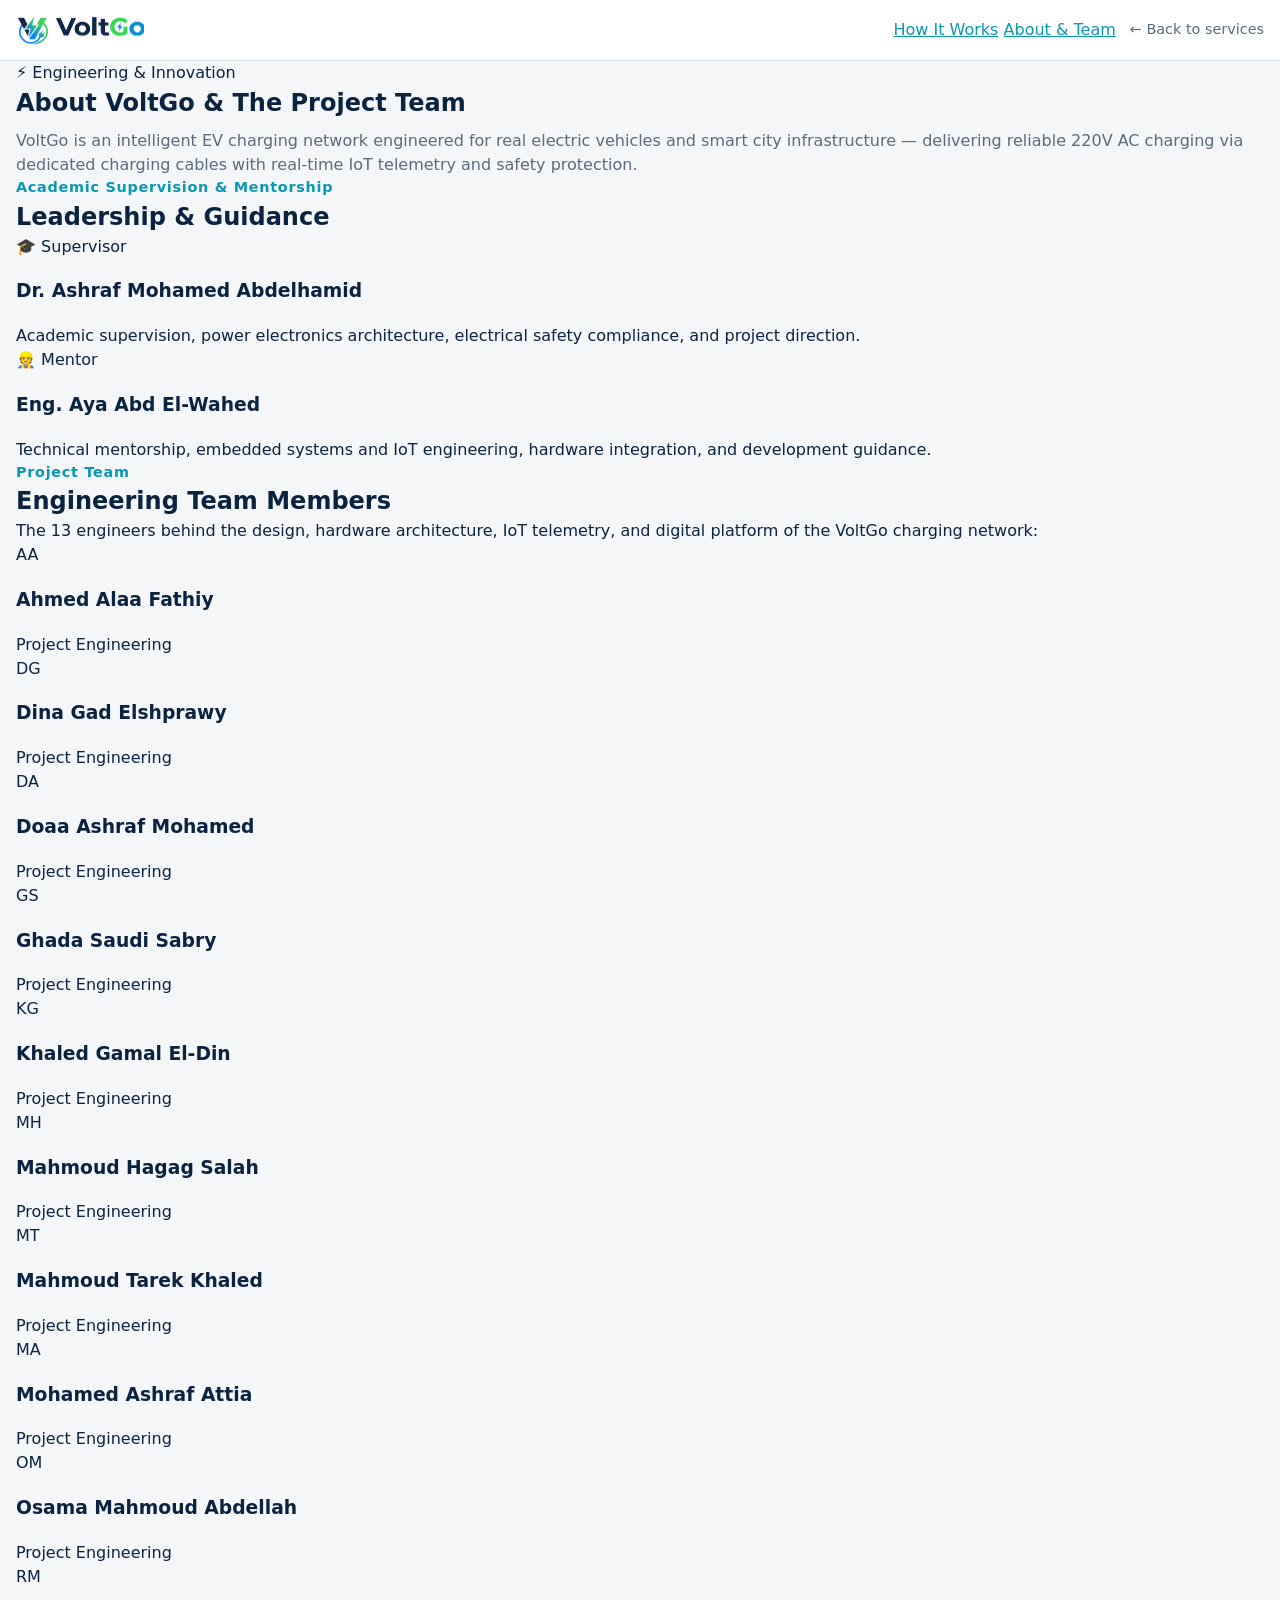
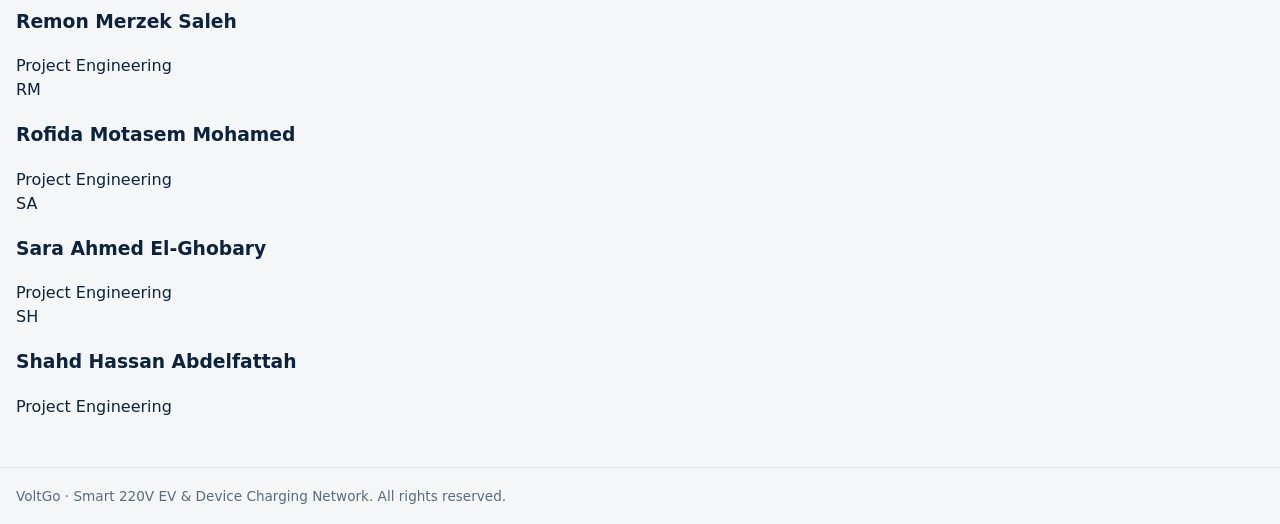
==== about.html @ 81aadbb3 "Add files via upload" ====
<!doctype html>
<html lang="en">
  <head>
    <meta charset="utf-8" />
    <meta name="viewport" content="width=device-width, initial-scale=1" />
    <title>About &amp; Team · VoltGo</title>
    <link
      rel="icon"
      type="image/png"
      sizes="192x192"
      href="assets/voltgo-icon.png"
    />
    <link rel="stylesheet" href="css/style.css" />
  </head>
  <body>
    <header class="site-header">
      <div class="container container--wide header-inner">
        <a class="brand" href="index.html" aria-label="VoltGo home">
          <img class="brand-logo" src="assets/voltgo-logo.png" alt="VoltGo" />
        </a>
        <div class="header-right">
          <nav class="header-nav" aria-label="Main Navigation">
            <a class="nav-link" href="how-it-works.html">How It Works</a>
            <a class="nav-link active" href="about.html">About &amp; Team</a>
          </nav>
          <a class="back-link" href="index.html">&larr; Back to services</a>
        </div>
      </div>
    </header>

    <main class="container container--wide about-main">
      <!-- HERO -->
      <section class="about-hero">
        <span class="about-badge">⚡ Engineering &amp; Innovation</span>
        <h1>About VoltGo &amp; The Project Team</h1>
        <p class="intro-sub">
          VoltGo is an intelligent EV charging network engineered for real
          electric vehicles and smart city infrastructure — delivering reliable
          220V AC charging via dedicated charging cables with real-time IoT
          telemetry and safety protection.
        </p>
      </section>

      <!-- SUPERVISOR & MENTOR -->
      <section class="about-section">
        <div class="section-header">
          <p class="eyebrow">Academic Supervision &amp; Mentorship</p>
          <h2>Leadership &amp; Guidance</h2>
        </div>

        <div class="mentors-grid">
          <!-- Supervisor -->
          <div class="mentor-card mentor-card--supervisor">
            <span class="mentor-badge mentor-badge--green">🎓 Supervisor</span>
            <h3>Dr. Ashraf Mohamed Abdelhamid</h3>
            <p>
              Academic supervision, power electronics architecture, electrical
              safety compliance, and project direction.
            </p>
          </div>

          <!-- Mentor -->
          <div class="mentor-card">
            <span class="mentor-badge mentor-badge--cyan">👷 Mentor</span>
            <h3>Eng. Aya Abd El-Wahed</h3>
            <p>
              Technical mentorship, embedded systems and IoT engineering,
              hardware integration, and development guidance.
            </p>
          </div>
        </div>
      </section>

      <!-- TEAM MEMBERS -->
      <section class="about-section">
        <div class="section-header">
          <p class="eyebrow">Project Team</p>
          <h2>Engineering Team Members</h2>
          <p class="section-lead">
            The 13 engineers behind the design, hardware architecture, IoT
            telemetry, and digital platform of the VoltGo charging network:
          </p>
        </div>

        <!-- 13 Team Members Grid -->
        <div class="team-grid-compact">
          <!-- 1 -->
          <div class="team-member-item">
            <div class="team-member-avatar">AA</div>
            <div class="team-member-details">
              <h3>Ahmed Alaa Fathiy</h3>
              <p>Project Engineering</p>
            </div>
          </div>

          <!-- 2 -->
          <div class="team-member-item">
            <div class="team-member-avatar">DG</div>
            <div class="team-member-details">
              <h3>Dina Gad Elshprawy</h3>
              <p>Project Engineering</p>
            </div>
          </div>

          <!-- 3 -->
          <div class="team-member-item">
            <div class="team-member-avatar">DA</div>
            <div class="team-member-details">
              <h3>Doaa Ashraf Mohamed</h3>
              <p>Project Engineering</p>
            </div>
          </div>

          <!-- 4 -->
          <div class="team-member-item">
            <div class="team-member-avatar">GS</div>
            <div class="team-member-details">
              <h3>Ghada Saudi Sabry</h3>
              <p>Project Engineering</p>
            </div>
          </div>

          <!-- 5 -->
          <div class="team-member-item">
            <div class="team-member-avatar">KG</div>
            <div class="team-member-details">
              <h3>Khaled Gamal El-Din</h3>
              <p>Project Engineering</p>
            </div>
          </div>

          <!-- 6 -->
          <div class="team-member-item">
            <div class="team-member-avatar">MH</div>
            <div class="team-member-details">
              <h3>Mahmoud Hagag Salah</h3>
              <p>Project Engineering</p>
            </div>
          </div>

          <!-- 7 -->
          <div class="team-member-item">
            <div class="team-member-avatar">MT</div>
            <div class="team-member-details">
              <h3>Mahmoud Tarek Khaled</h3>
              <p>Project Engineering</p>
            </div>
          </div>

          <!-- 8 -->
          <div class="team-member-item">
            <div class="team-member-avatar">MA</div>
            <div class="team-member-details">
              <h3>Mohamed Ashraf Attia</h3>
              <p>Project Engineering</p>
            </div>
          </div>

          <!-- 9 -->
          <div class="team-member-item">
            <div class="team-member-avatar">OM</div>
            <div class="team-member-details">
              <h3>Osama Mahmoud Abdellah</h3>
              <p>Project Engineering</p>
            </div>
          </div>

          <!-- 10 -->
          <div class="team-member-item">
            <div class="team-member-avatar">RM</div>
            <div class="team-member-details">
              <h3>Remon Merzek Saleh</h3>
              <p>Project Engineering</p>
            </div>
          </div>

          <!-- 11 -->
          <div class="team-member-item">
            <div class="team-member-avatar">RM</div>
            <div class="team-member-details">
              <h3>Rofida Motasem Mohamed</h3>
              <p>Project Engineering</p>
            </div>
          </div>

          <!-- 12 -->
          <div class="team-member-item">
            <div class="team-member-avatar">SA</div>
            <div class="team-member-details">
              <h3>Sara Ahmed El-Ghobary</h3>
              <p>Project Engineering</p>
            </div>
          </div>

          <!-- 13 -->
          <div class="team-member-item">
            <div class="team-member-avatar">SH</div>
            <div class="team-member-details">
              <h3>Shahd Hassan Abdelfattah</h3>
              <p>Project Engineering</p>
            </div>
          </div>
        </div>
      </section>
    </main>

    <footer class="site-footer">
      <div class="container container--wide">
        <p>
          VoltGo &middot; Smart 220V EV &amp; Device Charging Network. All
          rights reserved.
        </p>
      </div>
    </footer>
  </body>
</html>
---- css/style.css ----
/* ============================================================
   VoltGo – styles (light theme)
   Colors live in the :root block, change them there.
   ============================================================ */

:root {
  --bg: #f4f6f8;
  --surface: #ffffff;
  --line: #dce3ea;
  --ink: #0c2340;          /* dark navy, used for text and primary buttons */
  --ink-soft: #5b6b7c;
  --cyan: #0a98b5;         /* electric cyan, darkened a little so it reads on white */
  --cyan-bright: #19c3df;
  --cyan-soft: #e2f5f9;
  --green: #1c9a55;
  --green-bright: #3ed17f;
  --green-soft: #e4f5ea;
  --off: #8895a3;
  --off-soft: #eceff2;
  --radius: 12px;
  --shadow-hover: 0 14px 30px -14px rgba(12, 35, 64, 0.28);

  /* smaller interface details */
  --on-ink: #ffffff;       /* text on navy buttons */
  --on-go: #ffffff;        /* text on the green Start button */
  --energy-border: #c4e8f0;
  --camera-a: #eef2f5;
  --camera-b: #e6ebf0;
  --camera-line: #c3cdd7;
  --danger: #b3261e;
  --danger-soft: #fdeceb;
  --ok-text: #14703d;
  --off-text: #4a5866;
  color-scheme: light;
}


*, *::before, *::after { box-sizing: border-box; }

html { -webkit-text-size-adjust: 100%; }

body {
  margin: 0;
  background: var(--bg);
  color: var(--ink);
  font-family: system-ui, -apple-system, "Segoe UI", Roboto, "Helvetica Neue", Arial, sans-serif;
  font-size: 16px;
  line-height: 1.5;
  min-height: 100vh;
  display: flex;
  flex-direction: column;
}

main { flex: 1; padding-bottom: 48px; }

[hidden] { display: none !important; }

h1, h2, p, dl, dd { margin: 0; }
a { color: var(--cyan); }
button, input { font: inherit; color: inherit; }

.container { width: min(1080px, 100% - 32px); margin-inline: auto; }
.container--wide { width: min(1880px, 100% - 32px); }
.muted { color: var(--ink-soft); }
.small { font-size: 0.85rem; }

/* ---------- Header / footer ---------- */
.site-header {
  background: var(--surface);
  border-bottom: 1px solid var(--line);
}
.header-inner {
  display: flex;
  align-items: center;
  justify-content: space-between;
  height: 60px;
}
.brand {
  display: inline-flex;
  align-items: center;
  gap: 8px;
  color: var(--ink);
  text-decoration: none;
  font-weight: 700;
  font-size: 1.15rem;
  letter-spacing: -0.01em;
}
.brand-logo { display: block; width: clamp(120px, 10vw, 170px); height: auto; }
.header-note, .back-link { font-size: 0.9rem; color: var(--ink-soft); text-decoration: none; }
.back-link:hover { color: var(--ink); }

.site-footer {
  border-top: 1px solid var(--line);
  padding: 18px 0;
  font-size: 0.85rem;
  color: var(--ink-soft);
}

/* ---------- Status pill ---------- */
.status {
  display: inline-flex;
  align-items: center;
  gap: 6px;
  padding: 3px 10px;
  border-radius: 999px;
  font-size: 0.8rem;
  font-weight: 600;
  white-space: nowrap;
}
.status::before {
  content: "";
  width: 7px;
  height: 7px;
  border-radius: 50%;
  background: currentColor;
}
.status--available { background: var(--green-soft); color: var(--green); }
.status--offline   { background: var(--off-soft);   color: var(--off); }

/* ============================================================
   HOME PAGE
   ============================================================ */
.intro { padding: 44px 0 28px; }
.intro h1 { font-size: clamp(1.8rem, 4vw, 2.4rem); letter-spacing: -0.02em; line-height: 1.15; }
.intro-sub { margin-top: 8px; color: var(--ink-soft); }

.stations {
  display: grid;
  grid-template-columns: repeat(auto-fit, minmax(250px, 1fr));
  gap: 20px;
}

.station-card {
  --accent: var(--cyan);
  display: flex;
  flex-direction: column;
  min-height: 430px;
  padding: 22px;
  background: var(--surface);
  border: 1px solid var(--line);
  border-top: 4px solid var(--accent);
  border-radius: var(--radius);
  color: inherit;
  text-decoration: none;
  transition: transform 0.25s ease, box-shadow 0.25s ease, border-color 0.25s ease;
  animation: rise 0.5s ease both;
  animation-delay: calc(var(--i, 0) * 90ms);
}
.station-card.is-available { --accent: var(--green); }
.station-card.is-offline   { --accent: var(--off); }

.station-card:focus-visible { outline: 3px solid var(--cyan-soft); border-color: var(--accent); }
.station-card:active { transform: scale(0.98); }

/* Hover lift only on devices that really hover (mouse), not on touch screens */
@media (hover: hover) {
  .station-card:hover {
    transform: translateY(-6px);
    box-shadow: var(--shadow-hover);
    border-color: var(--accent);
  }
}

.card-top { display: flex; justify-content: space-between; align-items: center; gap: 8px; flex-wrap: wrap; }
.card-id {
  font-weight: 700;
  font-size: 0.78rem;
  letter-spacing: 0.04em;
  color: var(--ink-soft);
}
.card-name { margin-top: 18px; font-size: 1.5rem; letter-spacing: -0.01em; line-height: 1.2; }
.card-location { margin-top: 4px; color: var(--ink-soft); font-size: 0.92rem; }

/* A small CSS-only 3D charging column for each home card. */
.charger-stage { position: relative; flex: 1; min-height: 180px; margin: 8px auto 12px; width: 100%; display: grid; place-items: center; perspective: 650px; overflow: hidden; }
.charger-glow { position: absolute; width: 155px; height: 155px; border-radius: 50%; background: radial-gradient(circle, var(--cyan-soft), transparent 70%); opacity: .9; animation: module-glow 4s ease-in-out infinite; }
.charger-model { position: relative; width: 58px; height: 132px; transform-style: preserve-3d; transform: rotateY(-22deg); animation: module-float 4s ease-in-out infinite; }
.charger-face { position: absolute; inset: 0; border: 1px solid var(--cyan); border-radius: 7px; background: linear-gradient(90deg, #132a39, #1b3b4a 52%, #102334); box-shadow: inset 0 0 20px #2fc6e233, 0 14px 25px #0005; display: flex; flex-direction: column; align-items: center; }
.charger-side { position: absolute; left: 100%; top: 5px; width: 10px; height: 122px; transform: skewY(-28deg); transform-origin: left top; background: #0b1b2b; border: 1px solid #2fc6e255; border-left: 0; }
.charger-foot { position: absolute; left: -8px; right: -8px; bottom: -11px; height: 9px; transform: rotateX(55deg); border-radius: 50%; background: #102637; border: 1px solid #2fc6e266; }
.charger-logo,.module-logo { margin-top: 10px; font: 8px var(--font-mono, monospace); color: var(--cyan-bright); letter-spacing: .08em; }
.charger-logo span,.module-logo span { color: #fff; }
.charger-bolt { color: var(--green-bright); font-size: 36px; line-height: 1; margin-top: 15px; text-shadow: 0 0 12px #3ed17f99; }
.charger-light,.module-light { width: 17px; height: 2px; margin-top: 12px; border-radius: 2px; background: var(--green-bright); box-shadow: 0 0 9px var(--green-bright); animation: pulse 1.8s infinite; }
.charger-slot,.module-slot { width: 20px; height: 3px; margin-top: auto; margin-bottom: 8px; border-radius: 2px; background: #050b10; box-shadow: 0 1px 0 #607783; }
.charger-floor { position: absolute; bottom: 14px; width: 135px; height: 20px; border-bottom: 1px solid #2fc6e244; transform: rotateX(67deg); background: radial-gradient(ellipse, #2fc6e222, transparent 70%); }
.is-service-ev .charger-stage { min-height: 205px; overflow:hidden; border-radius:9px; background:transparent; }
.is-service-ev .charger-glow,.is-service-ev .charger-floor { display:none; }
.ev-smart-art { display:block; width:100%; height:100%; object-fit:contain; }
.is-service-ev .charger-stage .ev-smart-art { position:absolute; inset:0; }
.station-card.is-offline .ev-smart-art { filter:grayscale(.8) opacity(.68); }
.is-offline .charger-model { filter: grayscale(1); opacity: .65; }

.card-foot {
  display: flex;
  justify-content: space-between;
  align-items: center;
  padding-top: 14px;
  border-top: 1px solid var(--line);
  font-size: 0.92rem;
}
.card-spec { color: var(--ink-soft); }
.card-go { font-weight: 600; color: var(--accent); transition: transform 0.2s ease; }
.station-card:hover .card-go { transform: translateX(4px); }

@keyframes rise {
  from { opacity: 0; transform: translateY(14px); }
  to   { opacity: 1; transform: none; }
}
@keyframes module-float { 0%,100% { translate: 0 0; } 50% { translate: 0 -7px; } }
@keyframes module-glow { 0%,100% { scale: .92; opacity: .65; } 50% { scale: 1.08; opacity: 1; } }

/* ============================================================
   STATION PAGE
   ============================================================ */
.notice-block { padding: 60px 0; }
.notice-block h1 { margin-bottom: 8px; }

.station-head {
  display: flex;
  justify-content: space-between;
  align-items: flex-start;
  gap: 16px;
  padding: 32px 0 22px;
}
.station-head h1 { font-size: clamp(1.6rem, 4vw, 2.1rem); letter-spacing: -0.02em; line-height: 1.15; }
.eyebrow { font-weight: 700; letter-spacing: 0.05em; color: var(--cyan); font-size: 0.9rem; }

.layout { display: grid; gap: 20px; grid-template-columns: 1fr; align-items: start; }
.col { display: grid; gap: 20px; }
@media (min-width: 880px) {
  .layout { grid-template-columns: 1fr 1.1fr; }
}

.card {
  background: var(--surface);
  border: 1px solid var(--line);
  border-radius: var(--radius);
  padding: 22px;
  animation: rise 0.4s ease both;
}
.card-title {
  display: flex;
  align-items: center;
  gap: 10px;
  font-size: 1.05rem;
  margin-bottom: 16px;
}
.tag {
  font-size: 0.7rem;
  font-weight: 600;
  text-transform: uppercase;
  letter-spacing: 0.06em;
  padding: 2px 8px;
  border-radius: 4px;
  background: var(--off-soft);
  color: var(--ink-soft);
}

/* Readings */
.readings { display: grid; grid-template-columns: repeat(3, 1fr); gap: 10px; margin-bottom: 12px; }
.reading {
  display: flex;
  flex-direction: column;
  gap: 2px;
  padding: 12px;
  background: var(--bg);
  border-radius: 8px;
}
.reading-label { font-size: 0.78rem; color: var(--ink-soft); }
.reading-value {
  font-size: 1.5rem;
  font-weight: 700;
  font-variant-numeric: tabular-nums;
  line-height: 1.2;
}
.reading-value small, .live-value small {
  margin-left: 3px;
  font-size: 0.8rem;
  font-weight: 500;
  color: var(--ink-soft);
}

/* EV scene illustration and optional local camera preview. */
.module-scene { position: relative; min-height: 225px; aspect-ratio: 420 / 270; overflow: hidden; border: 1px solid var(--line); border-radius: 8px; background: transparent; color: var(--ink-soft); }
.camera-feed { position: absolute; z-index: 0; inset: 0; width: 100%; height: 100%; object-fit: cover; background: #07131c; }
.ev-smart-art-detail { position:absolute; inset:0; width:100%; height:100%; object-fit:contain; }
.camera-message { position: absolute; left: 9px; bottom: 9px; z-index: 2; padding: 5px 7px; border-radius: 4px; background: #07131ccc; color: #d8e7e8; font-size: .68rem; }
.module-scene.is-live .ev-smart-art-detail { display:none; }
.camera-toggle { margin-top: 12px; }
.camera-help { margin-top: 7px; }

/* Steps */
.step { display: flex; align-items: center; gap: 10px; margin: 22px 0 10px; }
.step:first-of-type { margin-top: 0; }
.step-num {
  display: grid;
  place-items: center;
  width: 24px;
  height: 24px;
  border-radius: 50%;
  background: var(--ink);
  color: var(--on-ink);
  font-size: 0.8rem;
  font-weight: 700;
}
.step-title { font-weight: 600; }

/* Segmented control */
.segmented {
  display: grid;
  grid-template-columns: 1fr 1fr;
  padding: 4px;
  gap: 4px;
  background: var(--bg);
  border-radius: 10px;
}
.seg {
  padding: 9px 10px;
  border: 0;
  border-radius: 7px;
  background: transparent;
  color: var(--ink-soft);
  font-weight: 600;
  cursor: pointer;
  transition: background 0.2s ease, color 0.2s ease, box-shadow 0.2s ease;
}
.seg:hover:not(:disabled) { color: var(--ink); }
.seg.is-active { background: var(--surface); color: var(--ink); box-shadow: 0 1px 3px rgba(12, 35, 64, 0.15); }
.seg:disabled { cursor: not-allowed; opacity: 0.6; }

/* Amount field */
.field { display: block; margin-top: 14px; }
.field-label { display: block; margin-bottom: 6px; font-size: 0.85rem; color: var(--ink-soft); }
.field-box {
  display: flex;
  align-items: center;
  border: 1px solid var(--line);
  border-radius: 10px;
  background: var(--surface);
  transition: border-color 0.2s ease, box-shadow 0.2s ease;
}
.field-box:focus-within { border-color: var(--cyan); box-shadow: 0 0 0 3px var(--cyan-soft); }
.field-box input {
  flex: 1;
  min-width: 0;
  padding: 12px 14px;
  border: 0;
  background: transparent;
  font-size: 1.2rem;
  font-weight: 600;
  outline: none;
}
.field-box input:disabled { opacity: 0.6; }
.field-unit { padding-right: 14px; color: var(--ink-soft); font-weight: 600; }

.chips { display: flex; flex-wrap: wrap; gap: 8px; margin-top: 10px; }
.chip {
  padding: 6px 14px;
  border: 1px solid var(--line);
  border-radius: 999px;
  background: var(--surface);
  cursor: pointer;
  font-size: 0.9rem;
  transition: border-color 0.2s ease, color 0.2s ease, background 0.2s ease;
}
.chip:hover:not(:disabled) { border-color: var(--cyan); color: var(--cyan); background: var(--cyan-soft); }
.chip:disabled { opacity: 0.5; cursor: not-allowed; }

.error { margin-top: 10px; color: var(--danger); font-size: 0.9rem; }

/* Price / energy summary */
.summary-list { margin-top: 16px; border: 1px solid var(--line); border-radius: 10px; }
.summary-list > div {
  display: flex;
  justify-content: space-between;
  gap: 12px;
  padding: 10px 14px;
}
.summary-list > div + div { border-top: 1px solid var(--line); }
.summary-list dt { color: var(--ink-soft); }
.summary-list dd { font-weight: 700; font-variant-numeric: tabular-nums; text-align: right; }
.summary-list--big { margin-top: 0; }

/* Notices */
.notice { padding: 10px 14px; border-radius: 8px; font-size: 0.92rem; margin-top: 12px; }
.notice--ok  { background: var(--green-soft); color: var(--ok-text); }
.notice--off { background: var(--off-soft);   color: var(--off-text); margin: 0 0 16px; }

/* Buttons */
.btn {
  display: inline-flex;
  align-items: center;
  justify-content: center;
  width: 100%;
  padding: 13px 18px;
  border: 0;
  border-radius: 10px;
  font-weight: 700;
  text-decoration: none;
  cursor: pointer;
  transition: transform 0.15s ease, background 0.2s ease, box-shadow 0.2s ease, opacity 0.2s ease;
}
@media (hover: hover) {
  .btn:hover:not(:disabled) { transform: translateY(-1px); box-shadow: 0 8px 16px -10px rgba(12, 35, 64, 0.5); }
}
.btn:active:not(:disabled) { transform: translateY(0); }
.btn:disabled { opacity: 0.45; cursor: not-allowed; }

.btn--primary { background: var(--ink); color: var(--on-ink); }
.btn--go      { background: var(--green); color: var(--on-go); }
.btn--stop    { background: var(--surface); color: var(--danger); border: 1.5px solid var(--danger); margin-top: 18px; }
.btn--stop:hover:not(:disabled) { background: var(--danger-soft); }
.btn--ghost   { background: transparent; color: var(--ink); border: 1px solid var(--line); }

#payNote { margin-top: 8px; }
.btn-row { display: grid; grid-template-columns: 1fr 1fr; gap: 10px; margin-top: 16px; }

.link-btn {
  display: block;
  margin: 12px auto 0;
  padding: 4px;
  border: 0;
  background: none;
  color: var(--ink-soft);
  font-size: 0.9rem;
  text-decoration: underline;
  cursor: pointer;
}
.link-btn:hover { color: var(--ink); }

/* Live charging */
.pulse-dot {
  width: 10px;
  height: 10px;
  border-radius: 50%;
  background: var(--green-bright);
  animation: pulse 1.4s ease-out infinite;
}
@keyframes pulse {
  0%   { box-shadow: 0 0 0 0 rgba(62, 209, 127, 0.6); }
  100% { box-shadow: 0 0 0 10px rgba(62, 209, 127, 0); }
}

.live-grid { display: grid; grid-template-columns: repeat(2, 1fr); gap: 10px; margin-bottom: 18px; }
.live-item { display: flex; flex-direction: column; gap: 2px; padding: 12px; background: var(--bg); border-radius: 8px; }
.live-value { font-size: 1.45rem; font-weight: 700; font-variant-numeric: tabular-nums; line-height: 1.2; }
.live-value--time { font-size: 1.1rem; }

.progress { height: 12px; background: var(--cyan-soft); border-radius: 6px; overflow: hidden; margin-bottom: 8px; }
.progress-fill {
  height: 100%;
  width: 0;
  background: linear-gradient(to right, var(--cyan), var(--green));
  border-radius: 6px;
  transition: width 0.45s linear;
}

.header-right { display: flex; align-items: center; gap: 14px; }

/* smooth color change when switching */
body, .site-header, .card, .station-card, .field-box, .reading, .live-item {
  transition-property: background-color, border-color, color, transform, box-shadow;
  transition-duration: 0.25s;
}

/* ---------- Tablets and phones ---------- */

/* On a phone the charging panel comes first, readings and camera after it */
.col--main { order: -1; }
@media (min-width: 880px) {
  .col--main { order: 0; }
}

/* Easier to tap with a finger */
button, .btn, .chip, .seg { touch-action: manipulation; -webkit-tap-highlight-color: transparent; }
.btn { min-height: 50px; }
.seg { min-height: 44px; }
.chip { min-height: 40px; }

@media (max-width: 600px) {
  .container { width: calc(100% - 28px); }
  .intro { padding: 26px 0 18px; }
  .station-head { padding: 22px 0 16px; }
  .card { padding: 18px; }

  /* Keep the charging services compact on phone screens. */
  .stations { grid-template-columns: 1fr 1fr; gap: 12px; }
  .station-card { min-height: 330px; padding: 16px 14px; }
  .station-card:last-child:nth-child(odd) { grid-column: 1 / -1; } /* odd one out fills the row */
  .card-top { flex-direction: column; align-items: flex-start; gap: 8px; }
  .card-name { margin-top: 14px; font-size: 1.2rem; }
  .card-location { font-size: 0.82rem; }
  .charger-stage { min-height: 120px; }
  .charger-model { transform: rotateY(-22deg) scale(.82); }
  .card-foot { flex-direction: column; align-items: flex-start; gap: 2px; font-size: 0.85rem; }
}

@media (max-width: 520px) {
  .readings, .live-grid { grid-template-columns: 1fr; }
  .reading, .live-item { flex-direction: row; justify-content: space-between; align-items: baseline; }
  .btn-row { grid-template-columns: 1fr; }
  .header-note { display: none; }
}

/* Phones with a notch or a home bar */
.site-footer { padding-bottom: calc(18px + env(safe-area-inset-bottom)); }

/* Shared phone charging service page */
.phone-port.is-closed { opacity: .48; cursor: not-allowed; background: var(--bg); }
.phone-port.is-closed .phone-port-dot { background: var(--off); box-shadow: none; }
.phone-port.is-closed .phone-port-check { opacity: 1; color: var(--off); }
.phone-port-type { display: inline !important; margin-left: 6px; color: var(--cyan) !important; font-size: .68rem !important; font-weight: 500; }
.phone-layout { display: grid; grid-template-columns: 1fr 1.05fr; gap: 20px; align-items: start; }
.phone-scene { min-height: 300px; position: relative; overflow: hidden; display: grid; place-items: center; perspective: 650px; border-radius: 8px; background: radial-gradient(ellipse,#183748,var(--bg) 72%); }
.phone-scene-glow { position: absolute; width: 220px; height: 220px; border-radius: 50%; background: radial-gradient(circle,#2fc6e233,transparent 70%); animation: module-glow 4s ease-in-out infinite; }
.phone-station-model { position: relative; z-index: 1; display: flex; flex-direction: column; align-items: center; width: 78px; height: 166px; border: 1px solid #55daf088; border-radius: 9px; background: linear-gradient(90deg,#132a39,#1b3b4a 52%,#102334); box-shadow: inset 0 0 20px #2fc6e222,0 20px 35px #0006; transform: rotateY(-20deg); animation: module-float 4s ease-in-out infinite; }
.phone-model-logo { margin-top: 12px; color: var(--cyan-bright); font: 9px monospace; letter-spacing: .12em; }
.phone-model-icon { display: grid; place-items: center; flex: 1; color: var(--green-bright); font-size: 52px; text-shadow: 0 0 14px #3ed17f99; }
.phone-model-light { width: 22px; height: 2px; margin-bottom: 10px; background: var(--green-bright); box-shadow: 0 0 10px var(--green-bright); }
.phone-model-base { position: absolute; left: -8px; right: -8px; bottom: -12px; height: 9px; border: 1px solid #2fc6e266; border-radius: 50%; background: #102637; transform: rotateX(55deg); }
.phone-scene-floor { position: absolute; bottom: 22px; width: 210px; height: 25px; border-bottom: 1px solid #2fc6e244; background: radial-gradient(ellipse,#2fc6e222,transparent 72%); transform: rotateX(67deg); }
.phone-port-list,.phone-package-list { display: grid; gap: 8px; }
.phone-port,.phone-package { display: flex; align-items: center; gap: 11px; width: 100%; min-height: 52px; padding: 9px 12px; border: 1px solid var(--line); border-radius: 8px; background: var(--surface); text-align: left; cursor: pointer; }
.phone-port.selected,.phone-package.selected { border-color: var(--cyan); background: var(--cyan-soft); }
.phone-port:disabled,.phone-package:disabled { opacity: .65; cursor: not-allowed; }
.phone-port-dot { width: 8px; height: 8px; border-radius: 50%; background: var(--green-bright); box-shadow: 0 0 8px #3ed17f66; }
.phone-port strong,.phone-port small { display: block; }
.phone-port strong { font-size: .9rem; }
.phone-port small { color: var(--ink-soft); font-size: .78rem; }
.phone-port-check { margin-left: auto; color: var(--cyan); opacity: 0; }
.phone-port.selected .phone-port-check { opacity: 1; }
.phone-package-list { grid-template-columns: repeat(3,1fr); }
.phone-package { display: block; text-align: center; padding: 12px 6px; }
.phone-package strong { display: block; font-size: 1.15rem; }
.phone-package strong small { font-size: .72rem; color: var(--ink-soft); }
.phone-package span { display: block; margin-top: 4px; color: var(--cyan); font-weight: 700; font-size: .85rem; }
.phone-price { margin: 14px 0; }
.phone-footnote { margin: 8px 0 14px; }
.phone-session-state { margin-bottom: 14px; padding: 9px 12px; border-radius: 8px; background: var(--off-soft); color: var(--ink-soft); }
.phone-session-state.is-charging { background: var(--green-soft); color: var(--ok-text); }
.phone-stats { display: grid; grid-template-columns: 1fr 1fr; gap: 10px; margin: 14px 0; }
.phone-stats>div { display: flex; flex-direction: column; gap: 4px; padding: 14px; border-radius: 8px; background: var(--bg); }
.phone-stats span { color: var(--ink-soft); font-size: .84rem; }
.phone-stats strong { font-size: 1.35rem; font-variant-numeric: tabular-nums; }
.pole-telemetry { margin: 18px 0 12px; padding: 15px; border: 1px solid var(--line); border-radius: 10px; background: var(--bg); }
.pole-telemetry-heading,.pole-reading-heading { display: flex; align-items: center; justify-content: space-between; gap: 10px; }
.pole-telemetry-heading { margin-bottom: 12px; }
.pole-telemetry-heading h3 { font-size: .92rem; }
.pole-telemetry-grid { display: grid; grid-template-columns: 1fr 1fr; gap: 10px; }
.pole-reading { min-width: 0; padding: 12px; border: 1px solid var(--line); border-radius: 8px; background: var(--surface); }
.pole-reading-heading span { color: var(--ink-soft); font-size: .82rem; }
.pole-reading-heading strong { font-size: 1.05rem; font-variant-numeric: tabular-nums; white-space: nowrap; }
.pole-battery-track { height: 8px; margin-top: 10px; overflow: hidden; border-radius: 99px; background: var(--line); }
.pole-battery-fill { width: 86%; height: 100%; border-radius: inherit; background: linear-gradient(90deg, var(--cyan), var(--green)); transition: width .6s ease; }
.pole-reading--temperature .pole-reading-heading strong { color: var(--cyan); }
.pole-temperature-note { margin-top: 8px; color: var(--green); font-size: .76rem; }
.pole-telemetry-note { margin-top: 10px; }
.phone-progress { margin-top: 16px; }
.phone-back { margin-top: 10px; }
@media (max-width: 820px) { .phone-layout { grid-template-columns: 1fr; } .phone-scene { min-height: 230px; } }
@media (max-width: 420px) { .pole-telemetry-grid { grid-template-columns: 1fr; } }

/* ---------- Respect "reduce motion" settings ---------- */
@media (prefers-reduced-motion: reduce) {
  *, *::before, *::after { animation: none !important; transition: none !important; }
}
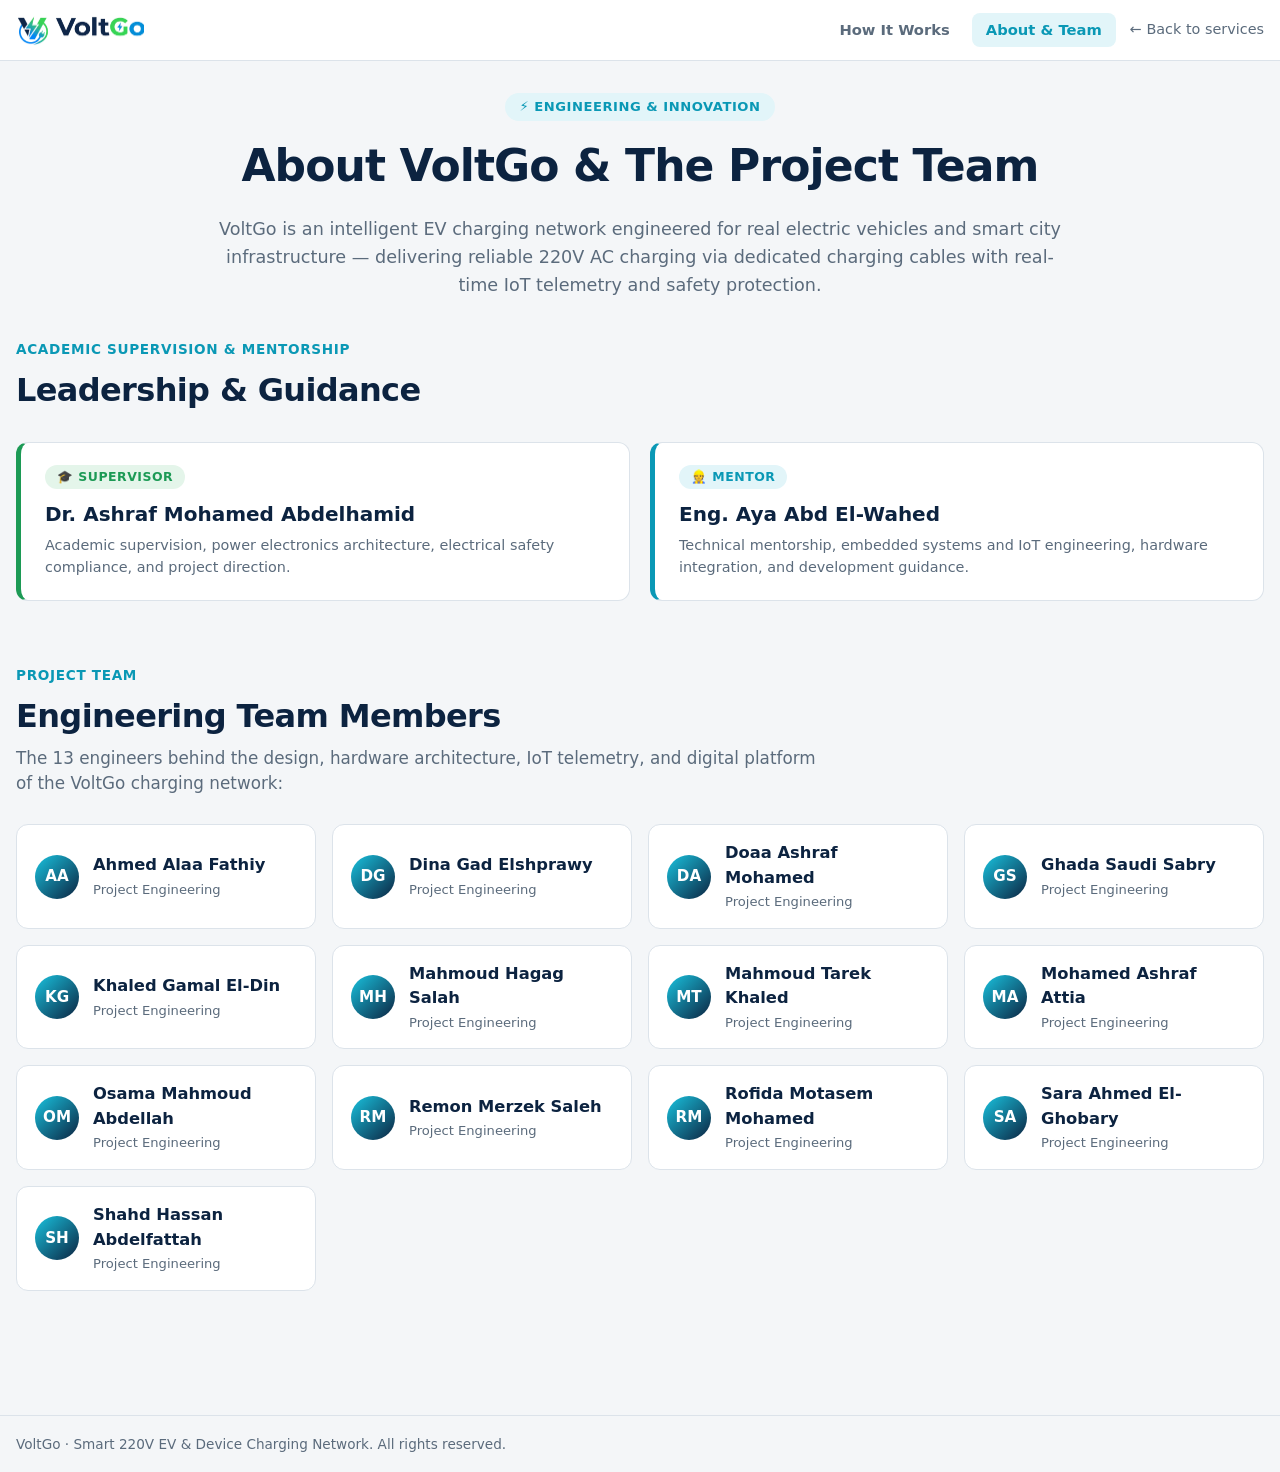
==== commit d383ac19: "Add files via upload" ====
--- a/about.html
+++ b/about.html
@@ -1,216 +1,217 @@
-<!doctype html>
-<html lang="en">
-  <head>
-    <meta charset="utf-8" />
-    <meta name="viewport" content="width=device-width, initial-scale=1" />
-    <title>About &amp; Team · VoltGo</title>
-    <link
-      rel="icon"
-      type="image/png"
-      sizes="192x192"
-      href="assets/voltgo-icon.png"
-    />
-    <link rel="stylesheet" href="css/style.css" />
-  </head>
-  <body>
-    <header class="site-header">
-      <div class="container container--wide header-inner">
-        <a class="brand" href="index.html" aria-label="VoltGo home">
-          <img class="brand-logo" src="assets/voltgo-logo.png" alt="VoltGo" />
-        </a>
-        <div class="header-right">
-          <nav class="header-nav" aria-label="Main Navigation">
-            <a class="nav-link" href="how-it-works.html">How It Works</a>
-            <a class="nav-link active" href="about.html">About &amp; Team</a>
-          </nav>
-          <a class="back-link" href="index.html">&larr; Back to services</a>
-        </div>
-      </div>
-    </header>
-
-    <main class="container container--wide about-main">
-      <!-- HERO -->
-      <section class="about-hero">
-        <span class="about-badge">⚡ Engineering &amp; Innovation</span>
-        <h1>About VoltGo &amp; The Project Team</h1>
-        <p class="intro-sub">
-          VoltGo is an intelligent EV charging network engineered for real
-          electric vehicles and smart city infrastructure — delivering reliable
-          220V AC charging via dedicated charging cables with real-time IoT
-          telemetry and safety protection.
-        </p>
-      </section>
-
-      <!-- SUPERVISOR & MENTOR -->
-      <section class="about-section">
-        <div class="section-header">
-          <p class="eyebrow">Academic Supervision &amp; Mentorship</p>
-          <h2>Leadership &amp; Guidance</h2>
-        </div>
-
-        <div class="mentors-grid">
-          <!-- Supervisor -->
-          <div class="mentor-card mentor-card--supervisor">
-            <span class="mentor-badge mentor-badge--green">🎓 Supervisor</span>
-            <h3>Dr. Ashraf Mohamed Abdelhamid</h3>
-            <p>
-              Academic supervision, power electronics architecture, electrical
-              safety compliance, and project direction.
-            </p>
-          </div>
-
-          <!-- Mentor -->
-          <div class="mentor-card">
-            <span class="mentor-badge mentor-badge--cyan">👷 Mentor</span>
-            <h3>Eng. Aya Abd El-Wahed</h3>
-            <p>
-              Technical mentorship, embedded systems and IoT engineering,
-              hardware integration, and development guidance.
-            </p>
-          </div>
-        </div>
-      </section>
-
-      <!-- TEAM MEMBERS -->
-      <section class="about-section">
-        <div class="section-header">
-          <p class="eyebrow">Project Team</p>
-          <h2>Engineering Team Members</h2>
-          <p class="section-lead">
-            The 13 engineers behind the design, hardware architecture, IoT
-            telemetry, and digital platform of the VoltGo charging network:
-          </p>
-        </div>
-
-        <!-- 13 Team Members Grid -->
-        <div class="team-grid-compact">
-          <!-- 1 -->
-          <div class="team-member-item">
-            <div class="team-member-avatar">AA</div>
-            <div class="team-member-details">
-              <h3>Ahmed Alaa Fathiy</h3>
-              <p>Project Engineering</p>
-            </div>
-          </div>
-
-          <!-- 2 -->
-          <div class="team-member-item">
-            <div class="team-member-avatar">DG</div>
-            <div class="team-member-details">
-              <h3>Dina Gad Elshprawy</h3>
-              <p>Project Engineering</p>
-            </div>
-          </div>
-
-          <!-- 3 -->
-          <div class="team-member-item">
-            <div class="team-member-avatar">DA</div>
-            <div class="team-member-details">
-              <h3>Doaa Ashraf Mohamed</h3>
-              <p>Project Engineering</p>
-            </div>
-          </div>
-
-          <!-- 4 -->
-          <div class="team-member-item">
-            <div class="team-member-avatar">GS</div>
-            <div class="team-member-details">
-              <h3>Ghada Saudi Sabry</h3>
-              <p>Project Engineering</p>
-            </div>
-          </div>
-
-          <!-- 5 -->
-          <div class="team-member-item">
-            <div class="team-member-avatar">KG</div>
-            <div class="team-member-details">
-              <h3>Khaled Gamal El-Din</h3>
-              <p>Project Engineering</p>
-            </div>
-          </div>
-
-          <!-- 6 -->
-          <div class="team-member-item">
-            <div class="team-member-avatar">MH</div>
-            <div class="team-member-details">
-              <h3>Mahmoud Hagag Salah</h3>
-              <p>Project Engineering</p>
-            </div>
-          </div>
-
-          <!-- 7 -->
-          <div class="team-member-item">
-            <div class="team-member-avatar">MT</div>
-            <div class="team-member-details">
-              <h3>Mahmoud Tarek Khaled</h3>
-              <p>Project Engineering</p>
-            </div>
-          </div>
-
-          <!-- 8 -->
-          <div class="team-member-item">
-            <div class="team-member-avatar">MA</div>
-            <div class="team-member-details">
-              <h3>Mohamed Ashraf Attia</h3>
-              <p>Project Engineering</p>
-            </div>
-          </div>
-
-          <!-- 9 -->
-          <div class="team-member-item">
-            <div class="team-member-avatar">OM</div>
-            <div class="team-member-details">
-              <h3>Osama Mahmoud Abdellah</h3>
-              <p>Project Engineering</p>
-            </div>
-          </div>
-
-          <!-- 10 -->
-          <div class="team-member-item">
-            <div class="team-member-avatar">RM</div>
-            <div class="team-member-details">
-              <h3>Remon Merzek Saleh</h3>
-              <p>Project Engineering</p>
-            </div>
-          </div>
-
-          <!-- 11 -->
-          <div class="team-member-item">
-            <div class="team-member-avatar">RM</div>
-            <div class="team-member-details">
-              <h3>Rofida Motasem Mohamed</h3>
-              <p>Project Engineering</p>
-            </div>
-          </div>
-
-          <!-- 12 -->
-          <div class="team-member-item">
-            <div class="team-member-avatar">SA</div>
-            <div class="team-member-details">
-              <h3>Sara Ahmed El-Ghobary</h3>
-              <p>Project Engineering</p>
-            </div>
-          </div>
-
-          <!-- 13 -->
-          <div class="team-member-item">
-            <div class="team-member-avatar">SH</div>
-            <div class="team-member-details">
-              <h3>Shahd Hassan Abdelfattah</h3>
-              <p>Project Engineering</p>
-            </div>
-          </div>
-        </div>
-      </section>
-    </main>
-
-    <footer class="site-footer">
-      <div class="container container--wide">
-        <p>
-          VoltGo &middot; Smart 220V EV &amp; Device Charging Network. All
-          rights reserved.
-        </p>
-      </div>
-    </footer>
-  </body>
-</html>
+<!doctype html>
+<html lang="en">
+  <head>
+    <meta charset="utf-8" />
+    <meta name="viewport" content="width=device-width, initial-scale=1" />
+    <title>About &amp; Team · VoltGo</title>
+    <link
+      rel="icon"
+      type="image/png"
+      sizes="192x192"
+      href="assets/voltgo-icon.png"
+    />
+    <link rel="stylesheet" href="css/style.css" />
+  </head>
+  <body>
+    <header class="site-header">
+      <div class="container container--wide header-inner">
+        <a class="brand" href="index.html" aria-label="VoltGo home">
+          <img class="brand-logo" src="assets/voltgo-logo.png" alt="VoltGo" />
+        </a>
+        <div class="header-right">
+          <nav class="header-nav" aria-label="Main Navigation">
+            <a class="nav-link" href="how-it-works.html">How It Works</a>
+            <a class="nav-link active" href="about.html">About &amp; Team</a>
+          </nav>
+          <a class="back-link" href="index.html">&larr; Back to services</a>
+        </div>
+      </div>
+    </header>
+
+    <main class="container container--wide about-main">
+      <!-- HERO -->
+      <section class="about-hero">
+        <span class="about-badge">⚡ Engineering &amp; Innovation</span>
+        <h1>About VoltGo &amp; The Project Team</h1>
+        <p class="intro-sub">
+          VoltGo is an intelligent EV charging network engineered for real
+          electric vehicles and smart city infrastructure — delivering reliable
+          220V AC charging via dedicated charging cables with real-time IoT
+          telemetry and safety protection.
+        </p>
+      </section>
+
+      <!-- SUPERVISOR & MENTOR -->
+      <section class="about-section">
+        <div class="section-header">
+          <p class="eyebrow">Academic Supervision &amp; Mentorship</p>
+          <h2>Leadership &amp; Guidance</h2>
+        </div>
+
+        <div class="mentors-grid">
+          <!-- Supervisor -->
+          <div class="mentor-card mentor-card--supervisor">
+            <span class="mentor-badge mentor-badge--green">🎓 Supervisor</span>
+            <h3>Dr. Ashraf Mohamed Abdelhamid</h3>
+            <p>
+              Academic supervision, power electronics architecture, electrical
+              safety compliance, and project direction.
+            </p>
+          </div>
+
+          <!-- Mentor -->
+          <div class="mentor-card">
+            <span class="mentor-badge mentor-badge--cyan">👷 Mentor</span>
+            <h3>Eng. Aya Abd El-Wahed</h3>
+            <p>
+              Technical mentorship, embedded systems and IoT engineering,
+              hardware integration, and development guidance.
+            </p>
+          </div>
+        </div>
+      </section>
+
+      <!-- TEAM MEMBERS -->
+      <section class="about-section">
+        <div class="section-header">
+          <p class="eyebrow">Project Team</p>
+          <h2>Engineering Team Members</h2>
+          <p class="section-lead">
+            The 13 engineers behind the design, hardware architecture, IoT
+            telemetry, and digital platform of the VoltGo charging network:
+          </p>
+        </div>
+
+        <!-- 13 Team Members Grid -->
+        <div class="team-grid-compact">
+          <!-- 1 -->
+          <div class="team-member-item">
+            <div class="team-member-avatar">AA</div>
+            <div class="team-member-details">
+              <h3>Ahmed Alaa Fathiy</h3>
+              <p>Project Engineering</p>
+            </div>
+          </div>
+
+          <!-- 2 -->
+          <div class="team-member-item">
+            <div class="team-member-avatar">DG</div>
+            <div class="team-member-details">
+              <h3>Dina Gad Elshprawy</h3>
+              <p>Project Engineering</p>
+            </div>
+          </div>
+
+          <!-- 3 -->
+          <div class="team-member-item">
+            <div class="team-member-avatar">DA</div>
+            <div class="team-member-details">
+              <h3>Doaa Ashraf Mohamed</h3>
+              <p>Project Engineering</p>
+            </div>
+          </div>
+
+          <!-- 4 -->
+          <div class="team-member-item">
+            <div class="team-member-avatar">GS</div>
+            <div class="team-member-details">
+              <h3>Ghada Saudi Sabry</h3>
+              <p>Project Engineering</p>
+            </div>
+          </div>
+
+          <!-- 5 -->
+          <div class="team-member-item">
+            <div class="team-member-avatar">KG</div>
+            <div class="team-member-details">
+              <h3>Khaled Gamal El-Din</h3>
+              <p>Project Engineering</p>
+            </div>
+          </div>
+
+          <!-- 6 -->
+          <div class="team-member-item">
+            <div class="team-member-avatar">MH</div>
+            <div class="team-member-details">
+              <h3>Mahmoud Hagag Salah</h3>
+              <p>Project Engineering</p>
+            </div>
+          </div>
+
+          <!-- 7 -->
+          <div class="team-member-item">
+            <div class="team-member-avatar">MT</div>
+            <div class="team-member-details">
+              <h3>Mahmoud Tarek Khaled</h3>
+              <p>Project Engineering</p>
+            </div>
+          </div>
+
+          <!-- 8 -->
+          <div class="team-member-item">
+            <div class="team-member-avatar">MA</div>
+            <div class="team-member-details">
+              <h3>Mohamed Ashraf Attia</h3>
+              <p>Project Engineering</p>
+            </div>
+          </div>
+
+          <!-- 9 -->
+          <div class="team-member-item">
+            <div class="team-member-avatar">OM</div>
+            <div class="team-member-details">
+              <h3>Osama Mahmoud Abdellah</h3>
+              <p>Project Engineering</p>
+            </div>
+          </div>
+
+          <!-- 10 -->
+          <div class="team-member-item">
+            <div class="team-member-avatar">RM</div>
+            <div class="team-member-details">
+              <h3>Remon Merzek Saleh</h3>
+              <p>Project Engineering</p>
+            </div>
+          </div>
+
+          <!-- 11 -->
+          <div class="team-member-item">
+            <div class="team-member-avatar">RM</div>
+            <div class="team-member-details">
+              <h3>Rofida Motasem Mohamed</h3>
+              <p>Project Engineering</p>
+            </div>
+          </div>
+
+          <!-- 12 -->
+          <div class="team-member-item">
+            <div class="team-member-avatar">SA</div>
+            <div class="team-member-details">
+              <h3>Sara Ahmed El-Ghobary</h3>
+              <p>Project Engineering</p>
+            </div>
+          </div>
+
+          <!-- 13 -->
+          <div class="team-member-item">
+            <div class="team-member-avatar">SH</div>
+            <div class="team-member-details">
+              <h3>Shahd Hassan Abdelfattah</h3>
+              <p>Project Engineering</p>
+            </div>
+          </div>
+        </div>
+      </section>
+    </main>
+
+    <footer class="site-footer">
+      <div class="container container--wide">
+        <p>
+          VoltGo &middot; Smart 220V EV &amp; Device Charging Network. All
+          rights reserved.
+        </p>
+      </div>
+    </footer>
+    <script src="js/energy-bg.js" defer></script>
+  </body>
+</html>
--- a/css/style.css
+++ b/css/style.css
@@ -61,6 +61,7 @@
 
 .container { width: min(1080px, 100% - 32px); margin-inline: auto; }
 .container--wide { width: min(1880px, 100% - 32px); }
+.container--station { width: min(1540px, 100% - 32px); }
 .muted { color: var(--ink-soft); }
 .small { font-size: 0.85rem; }
 
@@ -85,7 +86,34 @@
   font-size: 1.15rem;
   letter-spacing: -0.01em;
 }
-.brand-logo { display: block; width: clamp(120px, 10vw, 170px); height: auto; }
+.brand-logo { display: block; width: clamp(120px, 10vw, 170px); height: auto; }
+
+/* ---------- Header Navigation ---------- */
+.header-nav {
+  display: inline-flex;
+  align-items: center;
+  gap: 8px;
+}
+.nav-link {
+  display: inline-flex;
+  align-items: center;
+  gap: 6px;
+  padding: 6px 14px;
+  color: var(--ink-soft);
+  text-decoration: none;
+  font-size: 0.92rem;
+  font-weight: 600;
+  border-radius: 8px;
+  transition: color 0.18s ease, background-color 0.18s ease;
+}
+.nav-link:hover {
+  color: var(--cyan);
+  background: var(--cyan-soft);
+}
+.nav-link.active {
+  color: var(--cyan);
+  background: var(--cyan-soft);
+}
 .header-note, .back-link { font-size: 0.9rem; color: var(--ink-soft); text-decoration: none; }
 .back-link:hover { color: var(--ink); }
 
@@ -129,6 +157,37 @@
   grid-template-columns: repeat(auto-fit, minmax(250px, 1fr));
   gap: 20px;
 }
+
+.intro .eyebrow { margin-bottom: 8px; }
+.home-main { display: flex; flex-direction: column; justify-content: center; padding-bottom: 24px; }
+.home-main .intro { width: min(1560px, 100%); margin: 0 auto; padding: 8px 0 22px; }
+.home-main .intro h1 { font-size: clamp(1.8rem, 3.2vw, 2.4rem); }
+.service-picker { display: grid; grid-template-columns: repeat(2, minmax(0, 1fr)); width: min(1560px, 100%); gap: 24px; margin: 0 auto 24px; }
+.service-choice { position: relative; display: grid; grid-template-columns: minmax(0, .92fr) minmax(0, 1.08fr); align-items: stretch; min-height: clamp(340px, 43vh, 420px); padding: 0; overflow: hidden; border: 1px solid #dce3ea; border-top: 4px solid var(--green); border-radius: 18px; background: linear-gradient(135deg, #fff 12%, #f6fbf7 100%); color: var(--ink); text-align: left; cursor: pointer; box-shadow: 0 12px 38px -32px rgba(12,35,64,.45); transition: transform .22s ease, border-color .22s ease, box-shadow .22s ease; }
+.service-choice::after { position: absolute; top: 0; left: 0; width: 72px; height: 3px; background: var(--green-bright); content: ""; }
+.service-choice--phone { border-top-color: var(--cyan); background: linear-gradient(135deg, #fff 12%, #f3fafc 100%); }
+.service-choice--phone::after { background: var(--cyan-bright); }
+.service-choice:hover { transform: translateY(-5px); border-color: #b7dfc5; box-shadow: 0 22px 45px -30px rgba(12,35,64,.4); }
+.service-choice--phone:hover { border-color: #b4e3eb; }
+.service-choice:focus-visible { outline: 3px solid var(--cyan-soft); outline-offset: 3px; }
+.service-choice-copy { display: flex; flex-direction: column; align-items: flex-start; justify-content: center; gap: 15px; padding: clamp(24px, 3vw, 42px); }
+.service-choice-kicker { display: flex; align-items: center; gap: 10px; color: var(--ink-soft); font-size: .76rem; font-weight: 750; letter-spacing: .08em; }
+.service-choice-copy strong { font-size: clamp(1.55rem, 2.4vw, 2.25rem); line-height: 1.08; letter-spacing: -.035em; }
+.service-choice-count { padding: 4px 8px; border-radius: 99px; background: var(--green-soft); color: var(--green); font-size: .72rem; font-weight: 700; letter-spacing: 0; white-space: nowrap; }
+.service-choice--phone .service-choice-count { background: var(--cyan-soft); color: #087f99; }
+.service-choice-cta { display: inline-flex; align-items: center; gap: 9px; margin-top: 9px; color: var(--green); font-weight: 750; }
+.service-choice--phone .service-choice-cta { color: #087f99; }
+.service-choice-art { position: relative; display: grid; place-items: center; align-self: stretch; min-width: 0; margin: 12px; overflow: hidden; border-radius: 14px; background: radial-gradient(ellipse at 52% 55%, rgba(28,154,85,.14), rgba(28,154,85,.035) 48%, transparent 74%); }
+.service-choice-art--ev { background: transparent; }
+.service-choice-art--ev img { display: block; width: 100%; height: 100%; max-height: 370px; object-fit: contain; padding: 0; }
+.service-choice-art--phone { background: radial-gradient(ellipse at 52% 55%, rgba(10,152,181,.14), rgba(10,152,181,.035) 48%, transparent 74%); }
+.phone-service-stage { position: relative; display: grid; place-items: center; width: 100%; height: 100%; min-height: 260px; perspective: 650px; }
+.phone-stage-floor { position: absolute; bottom: 22%; width: 180px; height: 25px; border-bottom: 1px solid #159bb244; transform: rotateX(67deg); background: radial-gradient(ellipse, #159bb21a, transparent 72%); }
+.station-browser-head { display: flex; align-items: center; justify-content: space-between; gap: 20px; padding: 24px 0 18px; }
+.station-browser-head h2 { font-size: clamp(1.45rem, 3vw, 2rem); line-height: 1.2; }
+.station-browser-head .intro-sub { margin-top: 5px; }
+.station-browser .stations { grid-template-columns: repeat(auto-fit, minmax(min(100%, 300px), 370px)); justify-content: center; }
+.station-browser .station-card { animation-delay: 0ms; }
 
 .station-card {
   --accent: var(--cyan);
@@ -148,6 +207,8 @@
 }
 .station-card.is-available { --accent: var(--green); }
 .station-card.is-offline   { --accent: var(--off); }
+.station-card.is-available.is-service-wired,
+.station-card.is-available.is-service-wireless { --accent: var(--cyan); }
 
 .station-card:focus-visible { outline: 3px solid var(--cyan-soft); border-color: var(--accent); }
 .station-card:active { transform: scale(0.98); }
@@ -161,15 +222,15 @@
   }
 }
 
-.card-top { display: flex; justify-content: space-between; align-items: center; gap: 8px; flex-wrap: wrap; }
+.card-top { display: grid; grid-template-columns: minmax(0, 1fr) auto; align-items: center; gap: 8px; min-height: 38px; }
 .card-id {
   font-weight: 700;
   font-size: 0.78rem;
   letter-spacing: 0.04em;
   color: var(--ink-soft);
 }
-.card-name { margin-top: 18px; font-size: 1.5rem; letter-spacing: -0.01em; line-height: 1.2; }
-.card-location { margin-top: 4px; color: var(--ink-soft); font-size: 0.92rem; }
+.card-name { margin-top: 10px; font-size: 1.5rem; letter-spacing: -0.01em; line-height: 1.2; }
+.card-location { display: block; margin-top: 4px; color: var(--ink-soft); font-size: 0.92rem; line-height: 1.4; }
 
 /* A small CSS-only 3D charging column for each home card. */
 .charger-stage { position: relative; flex: 1; min-height: 180px; margin: 8px auto 12px; width: 100%; display: grid; place-items: center; perspective: 650px; overflow: hidden; }
@@ -187,7 +248,7 @@
 .is-service-ev .charger-stage { min-height: 205px; overflow:hidden; border-radius:9px; background:transparent; }
 .is-service-ev .charger-glow,.is-service-ev .charger-floor { display:none; }
 .ev-smart-art { display:block; width:100%; height:100%; object-fit:contain; }
-.is-service-ev .charger-stage .ev-smart-art { position:absolute; inset:0; }
+.is-service-ev .charger-stage .ev-smart-art { position:absolute; inset:0; transform:scale(1.12); }
 .station-card.is-offline .ev-smart-art { filter:grayscale(.8) opacity(.68); }
 .is-offline .charger-model { filter: grayscale(1); opacity: .65; }
 
@@ -225,6 +286,7 @@
 }
 .station-head h1 { font-size: clamp(1.6rem, 4vw, 2.1rem); letter-spacing: -0.02em; line-height: 1.15; }
 .eyebrow { font-weight: 700; letter-spacing: 0.05em; color: var(--cyan); font-size: 0.9rem; }
+.station-head { padding: 20px 0 14px; }
 
 .layout { display: grid; gap: 20px; grid-template-columns: 1fr; align-items: start; }
 .col { display: grid; gap: 20px; }
@@ -289,6 +351,46 @@
 .module-scene.is-live .ev-smart-art-detail { display:none; }
 .camera-toggle { margin-top: 12px; }
 .camera-help { margin-top: 7px; }
+
+@media (min-width: 1000px) {
+  .station-main { padding-bottom: 20px; }
+  .station-head { padding: 14px 0 10px; align-items: center; }
+  .station-head h1 { font-size: 1.7rem; }
+  .station-head > div { display: flex; align-items: baseline; flex-wrap: wrap; gap: 4px 10px; }
+  .station-head h1 { font-size: 1.45rem; }
+  .station-head .eyebrow { font-size: .75rem; }
+  .station-head .muted { font-size: .86rem; }
+  .layout { grid-template-columns: 1.05fr .95fr; gap: 14px; align-items: stretch; }
+  .col { grid-template-rows: auto minmax(0, 1fr); gap: 12px; min-height: 100%; }
+  .col--main { grid-template-rows: minmax(0, 1fr); }
+  .col > .card:nth-child(2) { display: flex; flex-direction: column; min-height: 0; }
+  .card { padding: 15px 17px; }
+  .card-title { margin-bottom: 9px; }
+  .readings { gap: 8px; margin-bottom: 8px; }
+  .reading { padding: 8px 10px; }
+  .reading-value { font-size: 1.25rem; }
+  .module-scene { flex: 1; min-height: 245px; height: auto; aspect-ratio: auto; }
+  .module-scene .ev-smart-art-detail { transform: scale(1.08); }
+  .camera-toggle { min-height: 40px; padding: 8px 12px; margin-top: 7px; }
+  .camera-help { margin-top: 4px; }
+  .step { margin: 13px 0 7px; }
+  .field { margin-top: 8px; }
+  .field-label { margin-bottom: 3px; }
+  .field-box input { padding: 8px 11px; }
+  .chips { gap: 6px; margin-top: 7px; }
+  .chip { min-height: 34px; padding: 4px 11px; }
+  .summary-list { margin-top: 9px; }
+  .summary-list > div { padding: 6px 10px; }
+  #setupBlock > .summary-list { display: grid; grid-template-columns: 1fr 1fr; gap: 6px; border: 0; }
+  #setupBlock > .summary-list > div { align-items: center; padding: 6px 9px; border: 1px solid var(--line) !important; border-radius: 8px; font-size: .88rem; }
+  .checkout-step { display: grid; grid-template-columns: minmax(100px, .7fr) minmax(150px, 1fr); align-items: center; gap: 12px; margin-top: 9px; }
+  .checkout-step .step { margin: 0; }
+  .checkout-step .btn { margin: 0; }
+  #payNote { line-height: 1.25; }
+  .btn { min-height: 42px; padding: 8px 14px; }
+  #payNote { margin-top: 5px; }
+  .btn--stop { margin-top: 10px; }
+}
 
 /* Steps */
 .step { display: flex; align-items: center; gap: 10px; margin: 22px 0 10px; }
@@ -481,6 +583,17 @@
 @media (max-width: 600px) {
   .container { width: calc(100% - 28px); }
   .intro { padding: 26px 0 18px; }
+  .home-main { justify-content: flex-start; padding-bottom: 16px; }
+  .home-main .intro { padding: 34px 0 20px; }
+  .service-picker { grid-template-columns: 1fr; gap: 14px; margin-bottom: 20px; }
+  .service-choice { grid-template-columns: minmax(0, 1fr) minmax(120px, .75fr); min-height: 250px; border-radius: 15px; }
+  .service-choice-copy { gap: 10px; padding: 20px 16px; }
+  .service-choice-copy strong { font-size: clamp(1.35rem, 6vw, 1.8rem); }
+  .service-choice-kicker { gap: 7px; font-size: .69rem; }
+  .service-choice-count { font-size: .64rem; padding: 3px 6px; }
+  .service-choice-art { margin: 8px; border-radius: 11px; }
+  .service-choice-art--ev img { padding: 0; }
+  .station-browser-head { align-items: flex-start; flex-direction: column; padding: 20px 0 16px; }
   .station-head { padding: 22px 0 16px; }
   .card { padding: 18px; }
 
@@ -488,12 +601,20 @@
   .stations { grid-template-columns: 1fr 1fr; gap: 12px; }
   .station-card { min-height: 330px; padding: 16px 14px; }
   .station-card:last-child:nth-child(odd) { grid-column: 1 / -1; } /* odd one out fills the row */
-  .card-top { flex-direction: column; align-items: flex-start; gap: 8px; }
-  .card-name { margin-top: 14px; font-size: 1.2rem; }
+  .card-top { grid-template-columns: 1fr; align-items: start; gap: 8px; min-height: 0; }
+  .card-name { margin-top: 10px; font-size: 1.2rem; }
   .card-location { font-size: 0.82rem; }
   .charger-stage { min-height: 120px; }
   .charger-model { transform: rotateY(-22deg) scale(.82); }
   .card-foot { flex-direction: column; align-items: flex-start; gap: 2px; font-size: 0.85rem; }
+}
+
+@media (min-width: 601px) and (max-width: 900px) {
+  .service-picker { width: 100%; gap: 14px; }
+  .service-choice { grid-template-columns: minmax(0, .95fr) minmax(0, 1.05fr); min-height: 300px; }
+  .service-choice-copy { gap: 11px; padding: 18px; }
+  .service-choice-copy strong { font-size: 1.55rem; }
+  .service-choice-art { margin: 8px; }
 }
 
 @media (max-width: 520px) {
@@ -561,7 +682,597 @@
 @media (max-width: 820px) { .phone-layout { grid-template-columns: 1fr; } .phone-scene { min-height: 230px; } }
 @media (max-width: 420px) { .pole-telemetry-grid { grid-template-columns: 1fr; } }
 
+@media (min-width: 1000px) {
+  .phone-main { padding-bottom: 10px; }
+  .phone-main .station-head { padding: 14px 0 10px; }
+  .phone-layout { align-items: stretch; gap: 14px; }
+  .phone-visual-card, .phone-control-card { padding: 15px 17px; }
+  .phone-visual-card { display: flex; flex-direction: column; }
+  .phone-scene { flex: 1; min-height: 280px; height: auto; }
+  .phone-station-model { width: 104px; height: 230px; }
+  .phone-model-icon { font-size: 58px; }
+  .phone-setup-grid { grid-template-columns: .95fr 1.05fr; gap: 12px; }
+  .phone-setup-purchase { min-width: 0; }
+  .phone-setup-grid .step { margin: 8px 0 6px; }
+  .pole-telemetry { margin: 10px 0 8px; padding: 10px; }
+  .pole-telemetry-heading { margin-bottom: 7px; }
+  .pole-reading { padding: 8px; }
+  .pole-telemetry-note { margin-top: 6px; }
+  .phone-port, .phone-package { min-height: 42px; padding: 5px 10px; }
+  .phone-price { display: grid; grid-template-columns: 1fr 1fr; gap: 6px; margin: 8px 0; border: 0; }
+  .phone-price.summary-list > div, .phone-price.summary-list > div + div { align-items: center; padding: 6px 8px; border: 1px solid var(--line); border-radius: 8px; font-size: .84rem; }
+  .phone-setup-purchase .btn { min-height: 40px; padding: 8px 10px; }
+  .phone-footnote { margin: 4px 0 7px; }
+}
+
+@media (max-height: 820px) and (min-width: 1000px) {
+  .station-head, .phone-main .station-head { padding-top: 8px; padding-bottom: 6px; }
+  .layout { gap: 10px; }
+  .col { gap: 9px; }
+  .station-main .card, .phone-main .card { padding: 11px 14px; }
+  .card-title { margin-bottom: 6px; }
+  .module-scene { min-height: 205px; height: auto; }
+  .step { margin: 9px 0 5px; }
+  .summary-list { margin-top: 6px; }
+  .summary-list > div { padding-top: 4px; padding-bottom: 4px; }
+  .station-main .btn { min-height: 38px; }
+  .phone-scene { min-height: 260px; height: auto; }
+  .phone-station-model { width: 98px; height: 215px; }
+  .pole-telemetry { margin: 7px 0 5px; padding: 8px; }
+}
+
 /* ---------- Respect "reduce motion" settings ---------- */
 @media (prefers-reduced-motion: reduce) {
   *, *::before, *::after { animation: none !important; transition: none !important; }
 }
+
+
+
+/* ============================================================
+   ABOUT & HOW IT WORKS PAGE
+   ============================================================ */
+.about-main {
+  width: min(1360px, 100% - 32px);
+  margin-inline: auto;
+  padding: 32px 0 60px;
+}
+.about-hero {
+  text-align: center;
+  max-width: 860px;
+  margin: 0 auto 40px;
+}
+.about-hero h1 {
+  font-size: clamp(2rem, 3.8vw, 2.75rem);
+  letter-spacing: -0.02em;
+  margin: 12px 0 16px;
+  color: var(--ink);
+}
+.about-hero .intro-sub {
+  font-size: 1.1rem;
+  line-height: 1.6;
+  color: var(--ink-soft);
+}
+.about-badge {
+  display: inline-flex;
+  align-items: center;
+  gap: 6px;
+  padding: 4px 14px;
+  border-radius: 999px;
+  font-size: 0.82rem;
+  font-weight: 700;
+  letter-spacing: 0.04em;
+  text-transform: uppercase;
+  background: var(--cyan-soft);
+  color: var(--cyan);
+}
+.about-stats {
+  display: grid;
+  grid-template-columns: repeat(auto-fit, minmax(220px, 1fr));
+  gap: 16px;
+  margin-bottom: 56px;
+}
+.stat-card {
+  background: var(--surface);
+  border: 1px solid var(--line);
+  border-radius: var(--radius);
+  padding: 20px;
+  text-align: left;
+  transition: transform 0.2s ease, box-shadow 0.2s ease;
+}
+.stat-card:hover {
+  transform: translateY(-2px);
+  box-shadow: var(--shadow-hover);
+}
+.stat-card strong {
+  display: block;
+  font-size: 1.25rem;
+  color: var(--ink);
+  margin-bottom: 4px;
+}
+.stat-card p {
+  font-size: 0.9rem;
+  color: var(--ink-soft);
+  margin: 0;
+}
+
+.about-section {
+  margin-bottom: 64px;
+  scroll-margin-top: 80px;
+}
+.section-header {
+  margin-bottom: 28px;
+}
+.section-header .eyebrow {
+  color: var(--cyan);
+  font-weight: 700;
+  font-size: 0.85rem;
+  letter-spacing: 0.05em;
+  text-transform: uppercase;
+  margin-bottom: 6px;
+}
+.section-header h2 {
+  font-size: clamp(1.6rem, 2.8vw, 2rem);
+  letter-spacing: -0.02em;
+  color: var(--ink);
+}
+.section-header .section-lead {
+  color: var(--ink-soft);
+  margin-top: 6px;
+  font-size: 1.05rem;
+  max-width: 800px;
+}
+
+/* How it works steps */
+.steps-grid {
+  display: grid;
+  grid-template-columns: repeat(auto-fit, minmax(260px, 1fr));
+  gap: 20px;
+  margin-bottom: 32px;
+}
+.step-card {
+  background: var(--surface);
+  border: 1px solid var(--line);
+  border-radius: var(--radius);
+  padding: 24px;
+  position: relative;
+  display: flex;
+  flex-direction: column;
+}
+.step-card-num {
+  display: inline-flex;
+  align-items: center;
+  justify-content: center;
+  width: 36px;
+  height: 36px;
+  border-radius: 10px;
+  background: var(--cyan-soft);
+  color: var(--cyan);
+  font-weight: 800;
+  font-size: 0.95rem;
+  margin-bottom: 16px;
+}
+.step-card h3 {
+  margin: 0 0 10px;
+  font-size: 1.15rem;
+  color: var(--ink);
+}
+.step-card p {
+  font-size: 0.92rem;
+  color: var(--ink-soft);
+  line-height: 1.55;
+  margin: 0;
+}
+
+/* Spotlight Architecture Box */
+.spotlight-box {
+  background: linear-gradient(135deg, #ffffff 0%, var(--cyan-soft) 100%);
+  border: 1px solid var(--energy-border);
+  border-radius: 16px;
+  padding: 28px;
+  margin-top: 24px;
+}
+.spotlight-box h3 {
+  font-size: 1.3rem;
+  margin: 0 0 8px;
+  color: var(--ink);
+}
+.spotlight-box > p {
+  color: var(--ink-soft);
+  font-size: 0.95rem;
+  margin-bottom: 20px;
+}
+.spotlight-points {
+  display: grid;
+  grid-template-columns: repeat(auto-fit, minmax(240px, 1fr));
+  gap: 16px;
+}
+.spotlight-point {
+  background: rgba(255, 255, 255, 0.85);
+  border: 1px solid rgba(220, 227, 234, 0.8);
+  border-radius: 10px;
+  padding: 14px 16px;
+}
+.spotlight-point strong {
+  display: flex;
+  align-items: center;
+  gap: 6px;
+  color: var(--ink);
+  font-size: 0.95rem;
+  margin-bottom: 4px;
+}
+.spotlight-point p {
+  margin: 0;
+  font-size: 0.88rem;
+  color: var(--ink-soft);
+}
+
+/* Supervisor Card */
+.supervisor-card {
+  background: var(--surface);
+  border: 1px solid var(--line);
+  border-left: 5px solid var(--green);
+  border-radius: var(--radius);
+  padding: 24px;
+  display: flex;
+  align-items: center;
+  justify-content: space-between;
+  gap: 20px;
+  margin-bottom: 28px;
+  flex-wrap: wrap;
+}
+.supervisor-info .about-badge {
+  margin-bottom: 8px;
+  background: var(--green-soft);
+  color: var(--green);
+}
+.supervisor-info h3 {
+  margin: 4px 0 4px;
+  font-size: 1.3rem;
+  color: var(--ink);
+}
+.supervisor-info p {
+  color: var(--ink-soft);
+  font-size: 0.92rem;
+  margin: 0;
+}
+
+/* Team Grid */
+.team-grid {
+  display: grid;
+  grid-template-columns: repeat(auto-fit, minmax(260px, 1fr));
+  gap: 20px;
+  margin-bottom: 32px;
+}
+.team-card {
+  background: var(--surface);
+  border: 1px solid var(--line);
+  border-radius: var(--radius);
+  padding: 22px;
+  display: flex;
+  flex-direction: column;
+  transition: transform 0.2s ease, box-shadow 0.2s ease;
+}
+.team-card:hover {
+  transform: translateY(-2px);
+  box-shadow: var(--shadow-hover);
+}
+.team-avatar {
+  width: 52px;
+  height: 52px;
+  border-radius: 50%;
+  background: linear-gradient(135deg, var(--cyan-bright), var(--ink));
+  color: #fff;
+  display: flex;
+  align-items: center;
+  justify-content: center;
+  font-weight: 700;
+  font-size: 1.1rem;
+  margin-bottom: 14px;
+}
+.team-card h3 {
+  font-size: 1.15rem;
+  margin: 0 0 4px;
+  color: var(--ink);
+}
+.team-role {
+  display: inline-block;
+  font-size: 0.82rem;
+  font-weight: 600;
+  color: var(--cyan);
+  margin-bottom: 10px;
+}
+.team-card p {
+  font-size: 0.88rem;
+  color: var(--ink-soft);
+  margin: 0;
+  line-height: 1.5;
+}
+
+/* Tech Stack row */
+.tech-stack-row {
+  display: flex;
+  flex-wrap: wrap;
+  gap: 10px;
+  margin-top: 16px;
+}
+.tech-pill {
+  display: inline-flex;
+  align-items: center;
+  gap: 6px;
+  padding: 6px 14px;
+  background: var(--surface);
+  border: 1px solid var(--line);
+  border-radius: 8px;
+  font-size: 0.85rem;
+  font-weight: 500;
+  color: var(--ink);
+}
+
+/* About CTA */
+.about-cta {
+  background: var(--ink);
+  color: #ffffff;
+  border-radius: 18px;
+  padding: 40px 32px;
+  text-align: center;
+  margin-top: 50px;
+}
+.about-cta h2 {
+  font-size: 1.8rem;
+  margin-bottom: 8px;
+  color: #ffffff;
+}
+.about-cta p {
+  color: #a2b2c4;
+  margin: 0 auto 24px;
+  max-width: 600px;
+  font-size: 1.05rem;
+}
+.about-cta-btns {
+  display: flex;
+  justify-content: center;
+  gap: 14px;
+  flex-wrap: wrap;
+}
+.btn--cta-cyan {
+  background: var(--cyan);
+  color: #ffffff !important;
+  padding: 10px 22px;
+  border-radius: 8px;
+  text-decoration: none;
+  font-weight: 600;
+  transition: background-color 0.2s ease;
+}
+.btn--cta-cyan:hover {
+  background: var(--cyan-bright);
+}
+.btn--cta-outline {
+  background: transparent;
+  color: #ffffff !important;
+  border: 1px solid rgba(255, 255, 255, 0.35);
+  padding: 10px 22px;
+  border-radius: 8px;
+  text-decoration: none;
+  font-weight: 600;
+  transition: border-color 0.2s ease, background-color 0.2s ease;
+}
+.btn--cta-outline:hover {
+  border-color: #ffffff;
+  background: rgba(255, 255, 255, 0.08);
+}
+
+
+@media (max-width: 640px) {
+  .header-nav {
+    gap: 4px;
+  }
+  .nav-link {
+    padding: 4px 8px;
+    font-size: 0.82rem;
+  }
+  .header-right .back-link {
+    font-size: 0.82rem;
+  }
+}
+
+
+/* Mentors Grid */
+.mentors-grid {
+  display: grid;
+  grid-template-columns: repeat(auto-fit, minmax(320px, 1fr));
+  gap: 20px;
+  margin-bottom: 36px;
+}
+.mentor-card {
+  background: var(--surface);
+  border: 1px solid var(--line);
+  border-left: 5px solid var(--cyan);
+  border-radius: var(--radius);
+  padding: 22px 24px;
+  display: flex;
+  flex-direction: column;
+  justify-content: center;
+  transition: transform 0.2s ease, box-shadow 0.2s ease;
+}
+.mentor-card--supervisor {
+  border-left-color: var(--green);
+}
+.mentor-card:hover {
+  transform: translateY(-2px);
+  box-shadow: var(--shadow-hover);
+}
+.mentor-badge {
+  display: inline-flex;
+  align-items: center;
+  gap: 6px;
+  padding: 3px 12px;
+  border-radius: 999px;
+  font-size: 0.78rem;
+  font-weight: 700;
+  letter-spacing: 0.04em;
+  text-transform: uppercase;
+  margin-bottom: 10px;
+  width: fit-content;
+}
+.mentor-badge--green {
+  background: var(--green-soft);
+  color: var(--green);
+}
+.mentor-badge--cyan {
+  background: var(--cyan-soft);
+  color: var(--cyan);
+}
+.mentor-card h3 {
+  margin: 0 0 6px;
+  font-size: 1.25rem;
+  color: var(--ink);
+}
+.mentor-card p {
+  color: var(--ink-soft);
+  font-size: 0.9rem;
+  margin: 0;
+  line-height: 1.5;
+}
+
+/* Team Banner & Compact Grid */
+.team-banner-card {
+  background: var(--surface);
+  border: 1px solid var(--line);
+  border-radius: var(--radius);
+  overflow: hidden;
+  margin-bottom: 32px;
+  box-shadow: 0 8px 28px -12px rgba(12, 35, 64, 0.2);
+}
+.team-banner-img {
+  width: 100%;
+  height: auto;
+  display: block;
+}
+
+.team-grid-compact {
+  display: grid;
+  grid-template-columns: repeat(auto-fill, minmax(280px, 1fr));
+  gap: 16px;
+  margin-bottom: 40px;
+}
+.team-member-item {
+  background: var(--surface);
+  border: 1px solid var(--line);
+  border-radius: var(--radius);
+  padding: 16px 18px;
+  display: flex;
+  align-items: center;
+  gap: 14px;
+  transition: transform 0.2s ease, box-shadow 0.2s ease, border-color 0.2s ease;
+}
+.team-member-item:hover {
+  transform: translateY(-2px);
+  box-shadow: var(--shadow-hover);
+  border-color: var(--cyan);
+}
+.team-member-avatar {
+  width: 44px;
+  height: 44px;
+  border-radius: 50%;
+  background: linear-gradient(135deg, var(--cyan-bright), var(--ink));
+  color: #ffffff;
+  display: flex;
+  align-items: center;
+  justify-content: center;
+  font-weight: 700;
+  font-size: 0.95rem;
+  flex-shrink: 0;
+}
+.team-member-details h3 {
+  font-size: 1.02rem;
+  margin: 0 0 2px;
+  color: var(--ink);
+  font-weight: 600;
+}
+.team-member-details p {
+  font-size: 0.82rem;
+  color: var(--ink-soft);
+  margin: 0;
+}
+
+
+/* Embedded & Hardware Architecture Styles */
+.hw-tags {
+  display: flex;
+  flex-wrap: wrap;
+  gap: 6px;
+  margin-top: 14px;
+}
+.hw-tag {
+  display: inline-flex;
+  align-items: center;
+  gap: 4px;
+  padding: 3px 8px;
+  border-radius: 6px;
+  font-size: 0.76rem;
+  font-weight: 600;
+  background: var(--surface);
+  border: 1px solid var(--line);
+  color: var(--ink);
+}
+.hw-tag--cyan {
+  background: var(--cyan-soft);
+  border-color: rgba(10, 152, 181, 0.25);
+  color: var(--cyan);
+}
+.hw-tag--green {
+  background: var(--green-soft);
+  border-color: rgba(28, 154, 85, 0.25);
+  color: var(--green);
+}
+
+.embedded-specs-grid {
+  display: grid;
+  grid-template-columns: repeat(auto-fit, minmax(250px, 1fr));
+  gap: 16px;
+  margin-top: 20px;
+}
+.embedded-spec-card {
+  background: var(--surface);
+  border: 1px solid var(--line);
+  border-radius: var(--radius);
+  padding: 18px;
+  display: flex;
+  flex-direction: column;
+}
+.embedded-spec-card h4 {
+  margin: 0 0 6px;
+  font-size: 1rem;
+  color: var(--ink);
+  display: flex;
+  align-items: center;
+  gap: 8px;
+}
+.embedded-spec-card p {
+  font-size: 0.85rem;
+  color: var(--ink-soft);
+  line-height: 1.5;
+  margin: 0 0 10px;
+}
+.embedded-spec-list {
+  list-style: none;
+  padding: 0;
+  margin: 0;
+  font-size: 0.82rem;
+  color: var(--ink);
+}
+.embedded-spec-list li {
+  padding: 4px 0;
+  border-top: 1px solid var(--line);
+  display: flex;
+  justify-content: space-between;
+  gap: 10px;
+}
+.embedded-spec-list li span:first-child {
+  color: var(--ink-soft);
+}
+.embedded-spec-list li span:last-child {
+  font-weight: 600;
+  color: var(--ink);
+  text-align: right;
+}
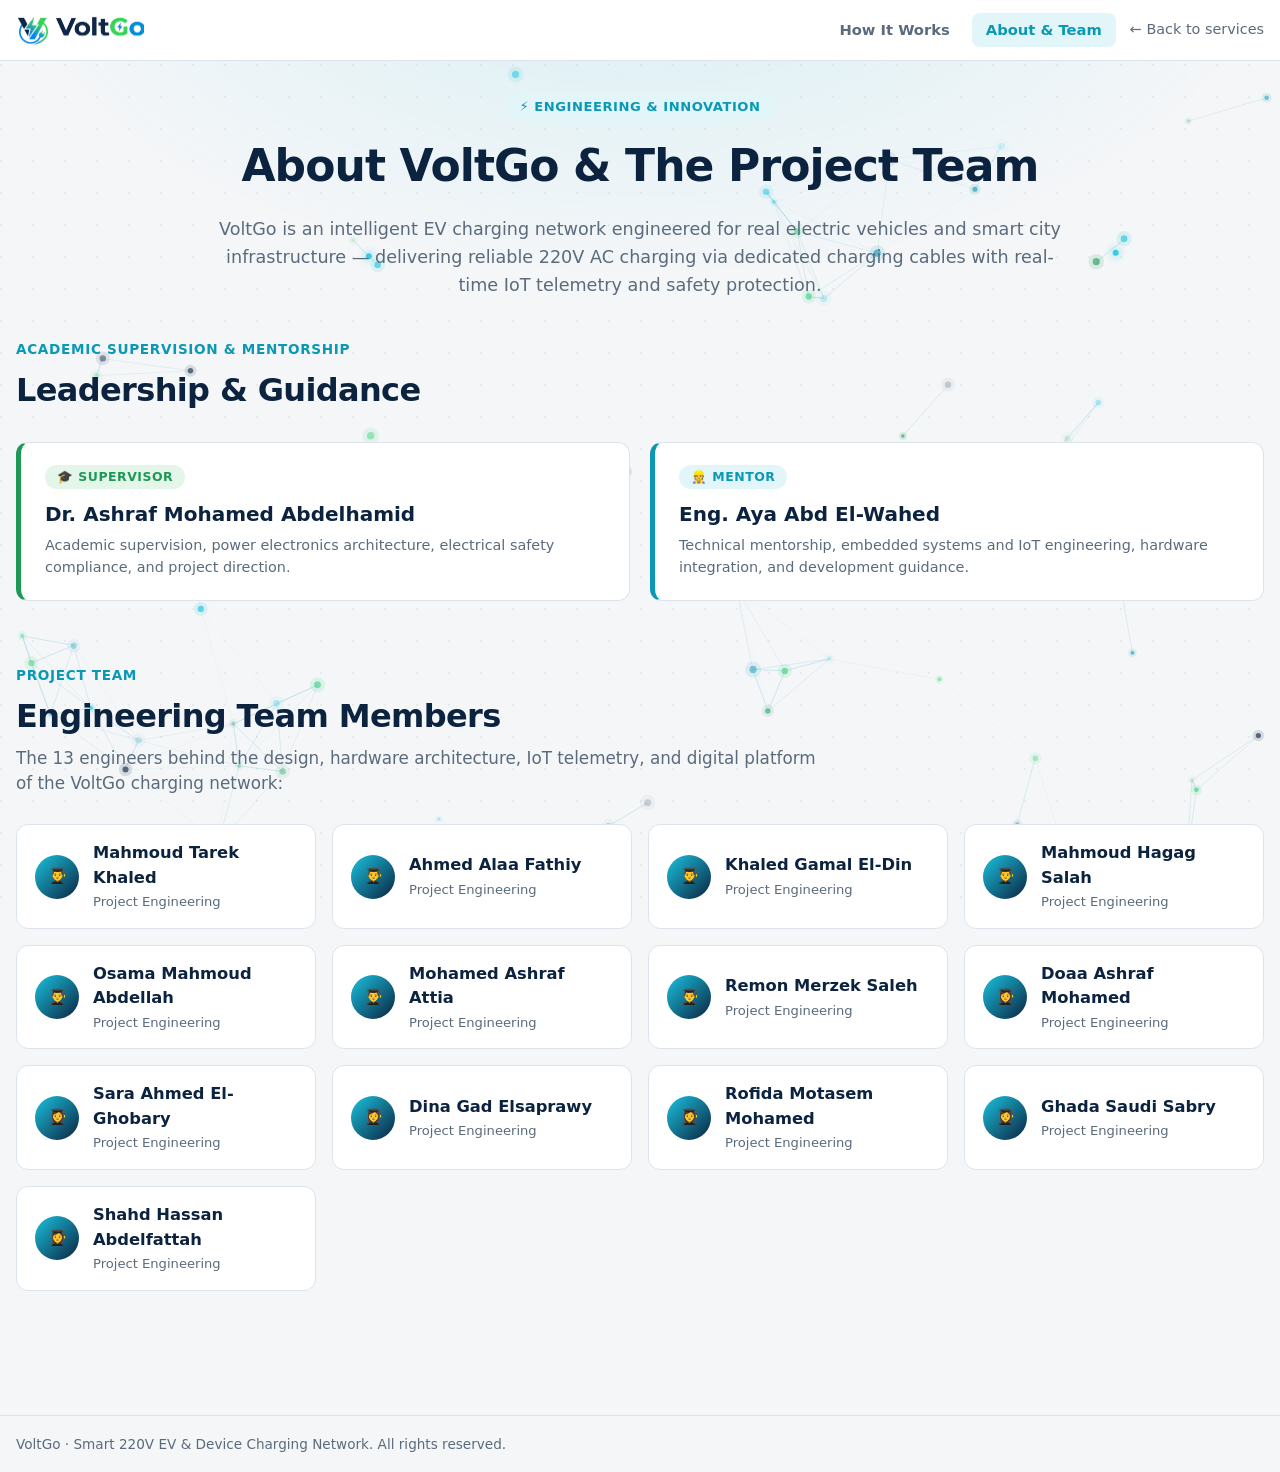
==== commit f525abaa: "Add files via upload" ====
--- a/about.html
+++ b/about.html
@@ -86,115 +86,115 @@
         <div class="team-grid-compact">
           <!-- 1 -->
           <div class="team-member-item">
-            <div class="team-member-avatar">AA</div>
+            <div class="team-member-avatar">👨‍🎓</div>
+            <div class="team-member-details">
+              <h3>Mahmoud Tarek Khaled</h3>
+              <p>Project Engineering</p>
+            </div>
+          </div>
+
+          <!-- 2 -->
+          <div class="team-member-item">
+            <div class="team-member-avatar">👨‍🎓</div>
             <div class="team-member-details">
               <h3>Ahmed Alaa Fathiy</h3>
               <p>Project Engineering</p>
             </div>
           </div>
 
-          <!-- 2 -->
-          <div class="team-member-item">
-            <div class="team-member-avatar">DG</div>
-            <div class="team-member-details">
-              <h3>Dina Gad Elshprawy</h3>
-              <p>Project Engineering</p>
-            </div>
-          </div>
-
           <!-- 3 -->
           <div class="team-member-item">
-            <div class="team-member-avatar">DA</div>
+            <div class="team-member-avatar">👨‍🎓</div>
+            <div class="team-member-details">
+              <h3>Khaled Gamal El-Din</h3>
+              <p>Project Engineering</p>
+            </div>
+          </div>
+
+          <!-- 4 -->
+          <div class="team-member-item">
+            <div class="team-member-avatar">👨‍🎓</div>
+            <div class="team-member-details">
+              <h3>Mahmoud Hagag Salah</h3>
+              <p>Project Engineering</p>
+            </div>
+          </div>
+
+          <!-- 5 -->
+          <div class="team-member-item">
+            <div class="team-member-avatar">👨‍🎓</div>
+            <div class="team-member-details">
+              <h3>Osama Mahmoud Abdellah</h3>
+              <p>Project Engineering</p>
+            </div>
+          </div>
+
+          <!-- 6 -->
+          <div class="team-member-item">
+            <div class="team-member-avatar">👨‍🎓</div>
+            <div class="team-member-details">
+              <h3>Mohamed Ashraf Attia</h3>
+              <p>Project Engineering</p>
+            </div>
+          </div>
+
+          <!-- 7 -->
+          <div class="team-member-item">
+            <div class="team-member-avatar">👨‍🎓</div>
+            <div class="team-member-details">
+              <h3>Remon Merzek Saleh</h3>
+              <p>Project Engineering</p>
+            </div>
+          </div>
+
+          <!-- 8 -->
+          <div class="team-member-item">
+            <div class="team-member-avatar">👩‍🎓</div>
             <div class="team-member-details">
               <h3>Doaa Ashraf Mohamed</h3>
               <p>Project Engineering</p>
             </div>
           </div>
 
-          <!-- 4 -->
-          <div class="team-member-item">
-            <div class="team-member-avatar">GS</div>
+          <!-- 9 -->
+          <div class="team-member-item">
+            <div class="team-member-avatar">👩‍🎓</div>
+            <div class="team-member-details">
+              <h3>Sara Ahmed El-Ghobary</h3>
+              <p>Project Engineering</p>
+            </div>
+          </div>
+
+          <!-- 10 -->
+          <div class="team-member-item">
+            <div class="team-member-avatar">👩‍🎓</div>
+            <div class="team-member-details">
+              <h3>Dina Gad Elsaprawy</h3>
+              <p>Project Engineering</p>
+            </div>
+          </div>
+
+          <!-- 11 -->
+          <div class="team-member-item">
+            <div class="team-member-avatar">👩‍🎓</div>
+            <div class="team-member-details">
+              <h3>Rofida Motasem Mohamed</h3>
+              <p>Project Engineering</p>
+            </div>
+          </div>
+
+          <!-- 12 -->
+          <div class="team-member-item">
+            <div class="team-member-avatar">👩‍🎓</div>
             <div class="team-member-details">
               <h3>Ghada Saudi Sabry</h3>
               <p>Project Engineering</p>
             </div>
           </div>
 
-          <!-- 5 -->
-          <div class="team-member-item">
-            <div class="team-member-avatar">KG</div>
-            <div class="team-member-details">
-              <h3>Khaled Gamal El-Din</h3>
-              <p>Project Engineering</p>
-            </div>
-          </div>
-
-          <!-- 6 -->
-          <div class="team-member-item">
-            <div class="team-member-avatar">MH</div>
-            <div class="team-member-details">
-              <h3>Mahmoud Hagag Salah</h3>
-              <p>Project Engineering</p>
-            </div>
-          </div>
-
-          <!-- 7 -->
-          <div class="team-member-item">
-            <div class="team-member-avatar">MT</div>
-            <div class="team-member-details">
-              <h3>Mahmoud Tarek Khaled</h3>
-              <p>Project Engineering</p>
-            </div>
-          </div>
-
-          <!-- 8 -->
-          <div class="team-member-item">
-            <div class="team-member-avatar">MA</div>
-            <div class="team-member-details">
-              <h3>Mohamed Ashraf Attia</h3>
-              <p>Project Engineering</p>
-            </div>
-          </div>
-
-          <!-- 9 -->
-          <div class="team-member-item">
-            <div class="team-member-avatar">OM</div>
-            <div class="team-member-details">
-              <h3>Osama Mahmoud Abdellah</h3>
-              <p>Project Engineering</p>
-            </div>
-          </div>
-
-          <!-- 10 -->
-          <div class="team-member-item">
-            <div class="team-member-avatar">RM</div>
-            <div class="team-member-details">
-              <h3>Remon Merzek Saleh</h3>
-              <p>Project Engineering</p>
-            </div>
-          </div>
-
-          <!-- 11 -->
-          <div class="team-member-item">
-            <div class="team-member-avatar">RM</div>
-            <div class="team-member-details">
-              <h3>Rofida Motasem Mohamed</h3>
-              <p>Project Engineering</p>
-            </div>
-          </div>
-
-          <!-- 12 -->
-          <div class="team-member-item">
-            <div class="team-member-avatar">SA</div>
-            <div class="team-member-details">
-              <h3>Sara Ahmed El-Ghobary</h3>
-              <p>Project Engineering</p>
-            </div>
-          </div>
-
           <!-- 13 -->
           <div class="team-member-item">
-            <div class="team-member-avatar">SH</div>
+            <div class="team-member-avatar">👩‍🎓</div>
             <div class="team-member-details">
               <h3>Shahd Hassan Abdelfattah</h3>
               <p>Project Engineering</p>
--- a/css/style.css
+++ b/css/style.css
@@ -47,6 +47,8 @@
   font-size: 16px;
   line-height: 1.5;
   min-height: 100vh;
+  position: relative;
+  overflow-x: hidden;
   display: flex;
   flex-direction: column;
 }
@@ -86,33 +88,33 @@
   font-size: 1.15rem;
   letter-spacing: -0.01em;
 }
-.brand-logo { display: block; width: clamp(120px, 10vw, 170px); height: auto; }
-
-/* ---------- Header Navigation ---------- */
-.header-nav {
-  display: inline-flex;
-  align-items: center;
-  gap: 8px;
-}
-.nav-link {
-  display: inline-flex;
-  align-items: center;
-  gap: 6px;
-  padding: 6px 14px;
-  color: var(--ink-soft);
-  text-decoration: none;
-  font-size: 0.92rem;
-  font-weight: 600;
-  border-radius: 8px;
-  transition: color 0.18s ease, background-color 0.18s ease;
-}
-.nav-link:hover {
-  color: var(--cyan);
-  background: var(--cyan-soft);
-}
-.nav-link.active {
-  color: var(--cyan);
-  background: var(--cyan-soft);
+.brand-logo { display: block; width: clamp(120px, 10vw, 170px); height: auto; }
+
+/* ---------- Header Navigation ---------- */
+.header-nav {
+  display: inline-flex;
+  align-items: center;
+  gap: 8px;
+}
+.nav-link {
+  display: inline-flex;
+  align-items: center;
+  gap: 6px;
+  padding: 6px 14px;
+  color: var(--ink-soft);
+  text-decoration: none;
+  font-size: 0.92rem;
+  font-weight: 600;
+  border-radius: 8px;
+  transition: color 0.18s ease, background-color 0.18s ease;
+}
+.nav-link:hover {
+  color: var(--cyan);
+  background: var(--cyan-soft);
+}
+.nav-link.active {
+  color: var(--cyan);
+  background: var(--cyan-soft);
 }
 .header-note, .back-link { font-size: 0.9rem; color: var(--ink-soft); text-decoration: none; }
 .back-link:hover { color: var(--ink); }
@@ -652,12 +654,13 @@
 .phone-port-check { margin-left: auto; color: var(--cyan); opacity: 0; }
 .phone-port.selected .phone-port-check { opacity: 1; }
 .phone-package-list { grid-template-columns: repeat(3,1fr); }
-.phone-package { display: block; text-align: center; padding: 12px 6px; }
+.phone-package { display: block; min-height: 112px; text-align: center; padding: 12px 8px; }
 .phone-package strong { display: block; font-size: 1.15rem; }
 .phone-package strong small { font-size: .72rem; color: var(--ink-soft); }
 .phone-package span { display: block; margin-top: 4px; color: var(--cyan); font-weight: 700; font-size: .85rem; }
 .phone-price { margin: 14px 0; }
-.phone-footnote { margin: 8px 0 14px; }
+.phone-setup-purchase > .btn { margin-top: 12px; }
+.phone-footnote { margin: 9px 0 14px; }
 .phone-session-state { margin-bottom: 14px; padding: 9px 12px; border-radius: 8px; background: var(--off-soft); color: var(--ink-soft); }
 .phone-session-state.is-charging { background: var(--green-soft); color: var(--ok-text); }
 .phone-stats { display: grid; grid-template-columns: 1fr 1fr; gap: 10px; margin: 14px 0; }
@@ -667,6 +670,10 @@
 .pole-telemetry { margin: 18px 0 12px; padding: 15px; border: 1px solid var(--line); border-radius: 10px; background: var(--bg); }
 .pole-telemetry-heading,.pole-reading-heading { display: flex; align-items: center; justify-content: space-between; gap: 10px; }
 .pole-telemetry-heading { margin-bottom: 12px; }
+.pole-connection-status { padding: 4px 9px; border-radius: 99px; font-size: .7rem; font-weight: 700; white-space: nowrap; }
+.pole-connection-status.is-demo { color: var(--ink-soft); background: var(--off-soft); }
+.pole-connection-status.is-live { color: var(--ok-text); background: var(--green-soft); }
+.pole-connection-status.is-offline { color: #a33c36; background: #fce9e7; }
 .pole-telemetry-heading h3 { font-size: .92rem; }
 .pole-telemetry-grid { display: grid; grid-template-columns: 1fr 1fr; gap: 10px; }
 .pole-reading { min-width: 0; padding: 12px; border: 1px solid var(--line); border-radius: 8px; background: var(--surface); }
@@ -698,7 +705,8 @@
   .pole-telemetry-heading { margin-bottom: 7px; }
   .pole-reading { padding: 8px; }
   .pole-telemetry-note { margin-top: 6px; }
-  .phone-port, .phone-package { min-height: 42px; padding: 5px 10px; }
+  .phone-port { min-height: 42px; padding: 5px 10px; }
+  .phone-package { min-height: 100px; padding: 9px 8px; }
   .phone-price { display: grid; grid-template-columns: 1fr 1fr; gap: 6px; margin: 8px 0; border: 0; }
   .phone-price.summary-list > div, .phone-price.summary-list > div + div { align-items: center; padding: 6px 8px; border: 1px solid var(--line); border-radius: 8px; font-size: .84rem; }
   .phone-setup-purchase .btn { min-height: 40px; padding: 8px 10px; }
@@ -726,553 +734,592 @@
   *, *::before, *::after { animation: none !important; transition: none !important; }
 }
 
-
-
-/* ============================================================
-   ABOUT & HOW IT WORKS PAGE
-   ============================================================ */
-.about-main {
-  width: min(1360px, 100% - 32px);
-  margin-inline: auto;
-  padding: 32px 0 60px;
-}
-.about-hero {
-  text-align: center;
-  max-width: 860px;
-  margin: 0 auto 40px;
-}
-.about-hero h1 {
-  font-size: clamp(2rem, 3.8vw, 2.75rem);
-  letter-spacing: -0.02em;
-  margin: 12px 0 16px;
-  color: var(--ink);
-}
-.about-hero .intro-sub {
-  font-size: 1.1rem;
-  line-height: 1.6;
-  color: var(--ink-soft);
-}
-.about-badge {
-  display: inline-flex;
-  align-items: center;
-  gap: 6px;
-  padding: 4px 14px;
-  border-radius: 999px;
-  font-size: 0.82rem;
-  font-weight: 700;
-  letter-spacing: 0.04em;
-  text-transform: uppercase;
-  background: var(--cyan-soft);
-  color: var(--cyan);
-}
-.about-stats {
-  display: grid;
-  grid-template-columns: repeat(auto-fit, minmax(220px, 1fr));
-  gap: 16px;
-  margin-bottom: 56px;
-}
-.stat-card {
-  background: var(--surface);
-  border: 1px solid var(--line);
-  border-radius: var(--radius);
-  padding: 20px;
-  text-align: left;
-  transition: transform 0.2s ease, box-shadow 0.2s ease;
-}
-.stat-card:hover {
-  transform: translateY(-2px);
-  box-shadow: var(--shadow-hover);
-}
-.stat-card strong {
-  display: block;
-  font-size: 1.25rem;
-  color: var(--ink);
-  margin-bottom: 4px;
-}
-.stat-card p {
-  font-size: 0.9rem;
-  color: var(--ink-soft);
-  margin: 0;
-}
-
-.about-section {
-  margin-bottom: 64px;
-  scroll-margin-top: 80px;
-}
-.section-header {
-  margin-bottom: 28px;
-}
-.section-header .eyebrow {
-  color: var(--cyan);
-  font-weight: 700;
-  font-size: 0.85rem;
-  letter-spacing: 0.05em;
-  text-transform: uppercase;
-  margin-bottom: 6px;
-}
-.section-header h2 {
-  font-size: clamp(1.6rem, 2.8vw, 2rem);
-  letter-spacing: -0.02em;
-  color: var(--ink);
-}
-.section-header .section-lead {
-  color: var(--ink-soft);
-  margin-top: 6px;
-  font-size: 1.05rem;
-  max-width: 800px;
-}
-
-/* How it works steps */
-.steps-grid {
-  display: grid;
-  grid-template-columns: repeat(auto-fit, minmax(260px, 1fr));
-  gap: 20px;
-  margin-bottom: 32px;
-}
-.step-card {
-  background: var(--surface);
-  border: 1px solid var(--line);
-  border-radius: var(--radius);
-  padding: 24px;
-  position: relative;
-  display: flex;
-  flex-direction: column;
-}
-.step-card-num {
-  display: inline-flex;
-  align-items: center;
-  justify-content: center;
-  width: 36px;
-  height: 36px;
-  border-radius: 10px;
-  background: var(--cyan-soft);
-  color: var(--cyan);
-  font-weight: 800;
-  font-size: 0.95rem;
-  margin-bottom: 16px;
-}
-.step-card h3 {
-  margin: 0 0 10px;
-  font-size: 1.15rem;
-  color: var(--ink);
-}
-.step-card p {
-  font-size: 0.92rem;
-  color: var(--ink-soft);
-  line-height: 1.55;
-  margin: 0;
-}
-
-/* Spotlight Architecture Box */
-.spotlight-box {
-  background: linear-gradient(135deg, #ffffff 0%, var(--cyan-soft) 100%);
-  border: 1px solid var(--energy-border);
-  border-radius: 16px;
-  padding: 28px;
-  margin-top: 24px;
-}
-.spotlight-box h3 {
-  font-size: 1.3rem;
-  margin: 0 0 8px;
-  color: var(--ink);
-}
-.spotlight-box > p {
-  color: var(--ink-soft);
-  font-size: 0.95rem;
-  margin-bottom: 20px;
-}
-.spotlight-points {
-  display: grid;
-  grid-template-columns: repeat(auto-fit, minmax(240px, 1fr));
-  gap: 16px;
-}
-.spotlight-point {
-  background: rgba(255, 255, 255, 0.85);
-  border: 1px solid rgba(220, 227, 234, 0.8);
-  border-radius: 10px;
-  padding: 14px 16px;
-}
-.spotlight-point strong {
-  display: flex;
-  align-items: center;
-  gap: 6px;
-  color: var(--ink);
-  font-size: 0.95rem;
-  margin-bottom: 4px;
-}
-.spotlight-point p {
-  margin: 0;
-  font-size: 0.88rem;
-  color: var(--ink-soft);
-}
-
-/* Supervisor Card */
-.supervisor-card {
-  background: var(--surface);
-  border: 1px solid var(--line);
-  border-left: 5px solid var(--green);
-  border-radius: var(--radius);
-  padding: 24px;
-  display: flex;
-  align-items: center;
-  justify-content: space-between;
-  gap: 20px;
-  margin-bottom: 28px;
-  flex-wrap: wrap;
-}
-.supervisor-info .about-badge {
-  margin-bottom: 8px;
-  background: var(--green-soft);
-  color: var(--green);
-}
-.supervisor-info h3 {
-  margin: 4px 0 4px;
-  font-size: 1.3rem;
-  color: var(--ink);
-}
-.supervisor-info p {
-  color: var(--ink-soft);
-  font-size: 0.92rem;
-  margin: 0;
-}
-
-/* Team Grid */
-.team-grid {
-  display: grid;
-  grid-template-columns: repeat(auto-fit, minmax(260px, 1fr));
-  gap: 20px;
-  margin-bottom: 32px;
-}
-.team-card {
-  background: var(--surface);
-  border: 1px solid var(--line);
-  border-radius: var(--radius);
-  padding: 22px;
-  display: flex;
-  flex-direction: column;
-  transition: transform 0.2s ease, box-shadow 0.2s ease;
-}
-.team-card:hover {
-  transform: translateY(-2px);
-  box-shadow: var(--shadow-hover);
-}
-.team-avatar {
-  width: 52px;
-  height: 52px;
-  border-radius: 50%;
-  background: linear-gradient(135deg, var(--cyan-bright), var(--ink));
-  color: #fff;
-  display: flex;
-  align-items: center;
-  justify-content: center;
-  font-weight: 700;
-  font-size: 1.1rem;
-  margin-bottom: 14px;
-}
-.team-card h3 {
-  font-size: 1.15rem;
-  margin: 0 0 4px;
-  color: var(--ink);
-}
-.team-role {
-  display: inline-block;
-  font-size: 0.82rem;
-  font-weight: 600;
-  color: var(--cyan);
-  margin-bottom: 10px;
-}
-.team-card p {
-  font-size: 0.88rem;
-  color: var(--ink-soft);
-  margin: 0;
-  line-height: 1.5;
-}
-
-/* Tech Stack row */
-.tech-stack-row {
-  display: flex;
-  flex-wrap: wrap;
-  gap: 10px;
-  margin-top: 16px;
-}
-.tech-pill {
-  display: inline-flex;
-  align-items: center;
-  gap: 6px;
-  padding: 6px 14px;
-  background: var(--surface);
-  border: 1px solid var(--line);
-  border-radius: 8px;
-  font-size: 0.85rem;
-  font-weight: 500;
-  color: var(--ink);
-}
-
-/* About CTA */
-.about-cta {
-  background: var(--ink);
-  color: #ffffff;
-  border-radius: 18px;
-  padding: 40px 32px;
-  text-align: center;
-  margin-top: 50px;
-}
-.about-cta h2 {
-  font-size: 1.8rem;
-  margin-bottom: 8px;
-  color: #ffffff;
-}
-.about-cta p {
-  color: #a2b2c4;
-  margin: 0 auto 24px;
-  max-width: 600px;
-  font-size: 1.05rem;
-}
-.about-cta-btns {
-  display: flex;
-  justify-content: center;
-  gap: 14px;
-  flex-wrap: wrap;
-}
-.btn--cta-cyan {
-  background: var(--cyan);
-  color: #ffffff !important;
-  padding: 10px 22px;
-  border-radius: 8px;
-  text-decoration: none;
-  font-weight: 600;
-  transition: background-color 0.2s ease;
-}
-.btn--cta-cyan:hover {
-  background: var(--cyan-bright);
-}
-.btn--cta-outline {
-  background: transparent;
-  color: #ffffff !important;
-  border: 1px solid rgba(255, 255, 255, 0.35);
-  padding: 10px 22px;
-  border-radius: 8px;
-  text-decoration: none;
-  font-weight: 600;
-  transition: border-color 0.2s ease, background-color 0.2s ease;
-}
-.btn--cta-outline:hover {
-  border-color: #ffffff;
-  background: rgba(255, 255, 255, 0.08);
-}
-
-
-@media (max-width: 640px) {
-  .header-nav {
-    gap: 4px;
-  }
-  .nav-link {
-    padding: 4px 8px;
-    font-size: 0.82rem;
-  }
-  .header-right .back-link {
-    font-size: 0.82rem;
-  }
-}
-
-
-/* Mentors Grid */
-.mentors-grid {
-  display: grid;
-  grid-template-columns: repeat(auto-fit, minmax(320px, 1fr));
-  gap: 20px;
-  margin-bottom: 36px;
-}
-.mentor-card {
-  background: var(--surface);
-  border: 1px solid var(--line);
-  border-left: 5px solid var(--cyan);
-  border-radius: var(--radius);
-  padding: 22px 24px;
-  display: flex;
-  flex-direction: column;
-  justify-content: center;
-  transition: transform 0.2s ease, box-shadow 0.2s ease;
-}
-.mentor-card--supervisor {
-  border-left-color: var(--green);
-}
-.mentor-card:hover {
-  transform: translateY(-2px);
-  box-shadow: var(--shadow-hover);
-}
-.mentor-badge {
-  display: inline-flex;
-  align-items: center;
-  gap: 6px;
-  padding: 3px 12px;
-  border-radius: 999px;
-  font-size: 0.78rem;
-  font-weight: 700;
-  letter-spacing: 0.04em;
-  text-transform: uppercase;
-  margin-bottom: 10px;
-  width: fit-content;
-}
-.mentor-badge--green {
-  background: var(--green-soft);
-  color: var(--green);
-}
-.mentor-badge--cyan {
-  background: var(--cyan-soft);
-  color: var(--cyan);
-}
-.mentor-card h3 {
-  margin: 0 0 6px;
-  font-size: 1.25rem;
-  color: var(--ink);
-}
-.mentor-card p {
-  color: var(--ink-soft);
-  font-size: 0.9rem;
-  margin: 0;
-  line-height: 1.5;
-}
-
-/* Team Banner & Compact Grid */
-.team-banner-card {
-  background: var(--surface);
-  border: 1px solid var(--line);
-  border-radius: var(--radius);
-  overflow: hidden;
-  margin-bottom: 32px;
-  box-shadow: 0 8px 28px -12px rgba(12, 35, 64, 0.2);
-}
-.team-banner-img {
-  width: 100%;
-  height: auto;
-  display: block;
-}
-
-.team-grid-compact {
-  display: grid;
-  grid-template-columns: repeat(auto-fill, minmax(280px, 1fr));
-  gap: 16px;
-  margin-bottom: 40px;
-}
-.team-member-item {
-  background: var(--surface);
-  border: 1px solid var(--line);
-  border-radius: var(--radius);
-  padding: 16px 18px;
-  display: flex;
-  align-items: center;
-  gap: 14px;
-  transition: transform 0.2s ease, box-shadow 0.2s ease, border-color 0.2s ease;
-}
-.team-member-item:hover {
-  transform: translateY(-2px);
-  box-shadow: var(--shadow-hover);
-  border-color: var(--cyan);
-}
-.team-member-avatar {
-  width: 44px;
-  height: 44px;
-  border-radius: 50%;
-  background: linear-gradient(135deg, var(--cyan-bright), var(--ink));
-  color: #ffffff;
-  display: flex;
-  align-items: center;
-  justify-content: center;
-  font-weight: 700;
-  font-size: 0.95rem;
-  flex-shrink: 0;
-}
-.team-member-details h3 {
-  font-size: 1.02rem;
-  margin: 0 0 2px;
-  color: var(--ink);
-  font-weight: 600;
-}
-.team-member-details p {
-  font-size: 0.82rem;
-  color: var(--ink-soft);
-  margin: 0;
-}
-
-
-/* Embedded & Hardware Architecture Styles */
-.hw-tags {
-  display: flex;
-  flex-wrap: wrap;
-  gap: 6px;
-  margin-top: 14px;
-}
-.hw-tag {
-  display: inline-flex;
-  align-items: center;
-  gap: 4px;
-  padding: 3px 8px;
-  border-radius: 6px;
-  font-size: 0.76rem;
-  font-weight: 600;
-  background: var(--surface);
-  border: 1px solid var(--line);
-  color: var(--ink);
-}
-.hw-tag--cyan {
-  background: var(--cyan-soft);
-  border-color: rgba(10, 152, 181, 0.25);
-  color: var(--cyan);
-}
-.hw-tag--green {
-  background: var(--green-soft);
-  border-color: rgba(28, 154, 85, 0.25);
-  color: var(--green);
-}
-
-.embedded-specs-grid {
-  display: grid;
-  grid-template-columns: repeat(auto-fit, minmax(250px, 1fr));
-  gap: 16px;
-  margin-top: 20px;
-}
-.embedded-spec-card {
-  background: var(--surface);
-  border: 1px solid var(--line);
-  border-radius: var(--radius);
-  padding: 18px;
-  display: flex;
-  flex-direction: column;
-}
-.embedded-spec-card h4 {
-  margin: 0 0 6px;
-  font-size: 1rem;
-  color: var(--ink);
-  display: flex;
-  align-items: center;
-  gap: 8px;
-}
-.embedded-spec-card p {
-  font-size: 0.85rem;
-  color: var(--ink-soft);
-  line-height: 1.5;
-  margin: 0 0 10px;
-}
-.embedded-spec-list {
-  list-style: none;
-  padding: 0;
-  margin: 0;
-  font-size: 0.82rem;
-  color: var(--ink);
-}
-.embedded-spec-list li {
-  padding: 4px 0;
-  border-top: 1px solid var(--line);
-  display: flex;
-  justify-content: space-between;
-  gap: 10px;
-}
-.embedded-spec-list li span:first-child {
-  color: var(--ink-soft);
-}
-.embedded-spec-list li span:last-child {
-  font-weight: 600;
-  color: var(--ink);
-  text-align: right;
-}
+
+
+/* ============================================================
+   ABOUT & HOW IT WORKS PAGE
+   ============================================================ */
+.about-main {
+  width: min(1360px, 100% - 32px);
+  margin-inline: auto;
+  padding: 32px 0 60px;
+}
+.about-hero {
+  text-align: center;
+  max-width: 860px;
+  margin: 0 auto 40px;
+}
+.about-hero h1 {
+  font-size: clamp(2rem, 3.8vw, 2.75rem);
+  letter-spacing: -0.02em;
+  margin: 12px 0 16px;
+  color: var(--ink);
+}
+.about-hero .intro-sub {
+  font-size: 1.1rem;
+  line-height: 1.6;
+  color: var(--ink-soft);
+}
+.about-badge {
+  display: inline-flex;
+  align-items: center;
+  gap: 6px;
+  padding: 4px 14px;
+  border-radius: 999px;
+  font-size: 0.82rem;
+  font-weight: 700;
+  letter-spacing: 0.04em;
+  text-transform: uppercase;
+  background: var(--cyan-soft);
+  color: var(--cyan);
+}
+.about-stats {
+  display: grid;
+  grid-template-columns: repeat(auto-fit, minmax(220px, 1fr));
+  gap: 16px;
+  margin-bottom: 56px;
+}
+.stat-card {
+  background: var(--surface);
+  border: 1px solid var(--line);
+  border-radius: var(--radius);
+  padding: 20px;
+  text-align: left;
+  transition: transform 0.2s ease, box-shadow 0.2s ease;
+}
+.stat-card:hover {
+  transform: translateY(-2px);
+  box-shadow: var(--shadow-hover);
+}
+.stat-card strong {
+  display: block;
+  font-size: 1.25rem;
+  color: var(--ink);
+  margin-bottom: 4px;
+}
+.stat-card p {
+  font-size: 0.9rem;
+  color: var(--ink-soft);
+  margin: 0;
+}
+
+.about-section {
+  margin-bottom: 64px;
+  scroll-margin-top: 80px;
+}
+.section-header {
+  margin-bottom: 28px;
+}
+.section-header .eyebrow {
+  color: var(--cyan);
+  font-weight: 700;
+  font-size: 0.85rem;
+  letter-spacing: 0.05em;
+  text-transform: uppercase;
+  margin-bottom: 6px;
+}
+.section-header h2 {
+  font-size: clamp(1.6rem, 2.8vw, 2rem);
+  letter-spacing: -0.02em;
+  color: var(--ink);
+}
+.section-header .section-lead {
+  color: var(--ink-soft);
+  margin-top: 6px;
+  font-size: 1.05rem;
+  max-width: 800px;
+}
+
+/* How it works steps */
+.steps-grid {
+  display: grid;
+  grid-template-columns: repeat(auto-fit, minmax(260px, 1fr));
+  gap: 20px;
+  margin-bottom: 32px;
+}
+.step-card {
+  background: var(--surface);
+  border: 1px solid var(--line);
+  border-radius: var(--radius);
+  padding: 24px;
+  position: relative;
+  display: flex;
+  flex-direction: column;
+}
+.step-card-num {
+  display: inline-flex;
+  align-items: center;
+  justify-content: center;
+  width: 36px;
+  height: 36px;
+  border-radius: 10px;
+  background: var(--cyan-soft);
+  color: var(--cyan);
+  font-weight: 800;
+  font-size: 0.95rem;
+  margin-bottom: 16px;
+}
+.step-card h3 {
+  margin: 0 0 10px;
+  font-size: 1.15rem;
+  color: var(--ink);
+}
+.step-card p {
+  font-size: 0.92rem;
+  color: var(--ink-soft);
+  line-height: 1.55;
+  margin: 0;
+}
+
+/* Spotlight Architecture Box */
+.spotlight-box {
+  background: linear-gradient(135deg, #ffffff 0%, var(--cyan-soft) 100%);
+  border: 1px solid var(--energy-border);
+  border-radius: 16px;
+  padding: 28px;
+  margin-top: 24px;
+}
+.spotlight-box h3 {
+  font-size: 1.3rem;
+  margin: 0 0 8px;
+  color: var(--ink);
+}
+.spotlight-box > p {
+  color: var(--ink-soft);
+  font-size: 0.95rem;
+  margin-bottom: 20px;
+}
+.spotlight-points {
+  display: grid;
+  grid-template-columns: repeat(auto-fit, minmax(240px, 1fr));
+  gap: 16px;
+}
+.spotlight-point {
+  background: rgba(255, 255, 255, 0.85);
+  border: 1px solid rgba(220, 227, 234, 0.8);
+  border-radius: 10px;
+  padding: 14px 16px;
+}
+.spotlight-point strong {
+  display: flex;
+  align-items: center;
+  gap: 6px;
+  color: var(--ink);
+  font-size: 0.95rem;
+  margin-bottom: 4px;
+}
+.spotlight-point p {
+  margin: 0;
+  font-size: 0.88rem;
+  color: var(--ink-soft);
+}
+
+/* Supervisor Card */
+.supervisor-card {
+  background: var(--surface);
+  border: 1px solid var(--line);
+  border-left: 5px solid var(--green);
+  border-radius: var(--radius);
+  padding: 24px;
+  display: flex;
+  align-items: center;
+  justify-content: space-between;
+  gap: 20px;
+  margin-bottom: 28px;
+  flex-wrap: wrap;
+}
+.supervisor-info .about-badge {
+  margin-bottom: 8px;
+  background: var(--green-soft);
+  color: var(--green);
+}
+.supervisor-info h3 {
+  margin: 4px 0 4px;
+  font-size: 1.3rem;
+  color: var(--ink);
+}
+.supervisor-info p {
+  color: var(--ink-soft);
+  font-size: 0.92rem;
+  margin: 0;
+}
+
+/* Team Grid */
+.team-grid {
+  display: grid;
+  grid-template-columns: repeat(auto-fit, minmax(260px, 1fr));
+  gap: 20px;
+  margin-bottom: 32px;
+}
+.team-card {
+  background: var(--surface);
+  border: 1px solid var(--line);
+  border-radius: var(--radius);
+  padding: 22px;
+  display: flex;
+  flex-direction: column;
+  transition: transform 0.2s ease, box-shadow 0.2s ease;
+}
+.team-card:hover {
+  transform: translateY(-2px);
+  box-shadow: var(--shadow-hover);
+}
+.team-avatar {
+  width: 52px;
+  height: 52px;
+  border-radius: 50%;
+  background: linear-gradient(135deg, var(--cyan-bright), var(--ink));
+  color: #fff;
+  display: flex;
+  align-items: center;
+  justify-content: center;
+  font-weight: 700;
+  font-size: 1.1rem;
+  margin-bottom: 14px;
+}
+.team-card h3 {
+  font-size: 1.15rem;
+  margin: 0 0 4px;
+  color: var(--ink);
+}
+.team-role {
+  display: inline-block;
+  font-size: 0.82rem;
+  font-weight: 600;
+  color: var(--cyan);
+  margin-bottom: 10px;
+}
+.team-card p {
+  font-size: 0.88rem;
+  color: var(--ink-soft);
+  margin: 0;
+  line-height: 1.5;
+}
+
+/* Tech Stack row */
+.tech-stack-row {
+  display: flex;
+  flex-wrap: wrap;
+  gap: 10px;
+  margin-top: 16px;
+}
+.tech-pill {
+  display: inline-flex;
+  align-items: center;
+  gap: 6px;
+  padding: 6px 14px;
+  background: var(--surface);
+  border: 1px solid var(--line);
+  border-radius: 8px;
+  font-size: 0.85rem;
+  font-weight: 500;
+  color: var(--ink);
+}
+
+/* About CTA */
+.about-cta {
+  background: var(--ink);
+  color: #ffffff;
+  border-radius: 18px;
+  padding: 40px 32px;
+  text-align: center;
+  margin-top: 50px;
+}
+.about-cta h2 {
+  font-size: 1.8rem;
+  margin-bottom: 8px;
+  color: #ffffff;
+}
+.about-cta p {
+  color: #a2b2c4;
+  margin: 0 auto 24px;
+  max-width: 600px;
+  font-size: 1.05rem;
+}
+.about-cta-btns {
+  display: flex;
+  justify-content: center;
+  gap: 14px;
+  flex-wrap: wrap;
+}
+.btn--cta-cyan {
+  background: var(--cyan);
+  color: #ffffff !important;
+  padding: 10px 22px;
+  border-radius: 8px;
+  text-decoration: none;
+  font-weight: 600;
+  transition: background-color 0.2s ease;
+}
+.btn--cta-cyan:hover {
+  background: var(--cyan-bright);
+}
+.btn--cta-outline {
+  background: transparent;
+  color: #ffffff !important;
+  border: 1px solid rgba(255, 255, 255, 0.35);
+  padding: 10px 22px;
+  border-radius: 8px;
+  text-decoration: none;
+  font-weight: 600;
+  transition: border-color 0.2s ease, background-color 0.2s ease;
+}
+.btn--cta-outline:hover {
+  border-color: #ffffff;
+  background: rgba(255, 255, 255, 0.08);
+}
+
+
+@media (max-width: 640px) {
+  .header-nav {
+    gap: 4px;
+  }
+  .nav-link {
+    padding: 4px 8px;
+    font-size: 0.82rem;
+  }
+  .header-right .back-link {
+    font-size: 0.82rem;
+  }
+}
+
+
+/* Mentors Grid */
+.mentors-grid {
+  display: grid;
+  grid-template-columns: repeat(auto-fit, minmax(320px, 1fr));
+  gap: 20px;
+  margin-bottom: 36px;
+}
+.mentor-card {
+  background: var(--surface);
+  border: 1px solid var(--line);
+  border-left: 5px solid var(--cyan);
+  border-radius: var(--radius);
+  padding: 22px 24px;
+  display: flex;
+  flex-direction: column;
+  justify-content: center;
+  transition: transform 0.2s ease, box-shadow 0.2s ease;
+}
+.mentor-card--supervisor {
+  border-left-color: var(--green);
+}
+.mentor-card:hover {
+  transform: translateY(-2px);
+  box-shadow: var(--shadow-hover);
+}
+.mentor-badge {
+  display: inline-flex;
+  align-items: center;
+  gap: 6px;
+  padding: 3px 12px;
+  border-radius: 999px;
+  font-size: 0.78rem;
+  font-weight: 700;
+  letter-spacing: 0.04em;
+  text-transform: uppercase;
+  margin-bottom: 10px;
+  width: fit-content;
+}
+.mentor-badge--green {
+  background: var(--green-soft);
+  color: var(--green);
+}
+.mentor-badge--cyan {
+  background: var(--cyan-soft);
+  color: var(--cyan);
+}
+.mentor-card h3 {
+  margin: 0 0 6px;
+  font-size: 1.25rem;
+  color: var(--ink);
+}
+.mentor-card p {
+  color: var(--ink-soft);
+  font-size: 0.9rem;
+  margin: 0;
+  line-height: 1.5;
+}
+
+/* Team Banner & Compact Grid */
+.team-banner-card {
+  background: var(--surface);
+  border: 1px solid var(--line);
+  border-radius: var(--radius);
+  overflow: hidden;
+  margin-bottom: 32px;
+  box-shadow: 0 8px 28px -12px rgba(12, 35, 64, 0.2);
+}
+.team-banner-img {
+  width: 100%;
+  height: auto;
+  display: block;
+}
+
+.team-grid-compact {
+  display: grid;
+  grid-template-columns: repeat(auto-fill, minmax(280px, 1fr));
+  gap: 16px;
+  margin-bottom: 40px;
+}
+.team-member-item {
+  background: var(--surface);
+  border: 1px solid var(--line);
+  border-radius: var(--radius);
+  padding: 16px 18px;
+  display: flex;
+  align-items: center;
+  gap: 14px;
+  transition: transform 0.2s ease, box-shadow 0.2s ease, border-color 0.2s ease;
+}
+.team-member-item:hover {
+  transform: translateY(-2px);
+  box-shadow: var(--shadow-hover);
+  border-color: var(--cyan);
+}
+.team-member-avatar {
+  width: 44px;
+  height: 44px;
+  border-radius: 50%;
+  background: linear-gradient(135deg, var(--cyan-bright), var(--ink));
+  color: #ffffff;
+  display: flex;
+  align-items: center;
+  justify-content: center;
+  font-weight: 700;
+  font-size: 0.95rem;
+  flex-shrink: 0;
+}
+.team-member-details h3 {
+  font-size: 1.02rem;
+  margin: 0 0 2px;
+  color: var(--ink);
+  font-weight: 600;
+}
+.team-member-details p {
+  font-size: 0.82rem;
+  color: var(--ink-soft);
+  margin: 0;
+}
+
+
+/* Embedded & Hardware Architecture Styles */
+.hw-tags {
+  display: flex;
+  flex-wrap: wrap;
+  gap: 6px;
+  margin-top: 14px;
+}
+.hw-tag {
+  display: inline-flex;
+  align-items: center;
+  gap: 4px;
+  padding: 3px 8px;
+  border-radius: 6px;
+  font-size: 0.76rem;
+  font-weight: 600;
+  background: var(--surface);
+  border: 1px solid var(--line);
+  color: var(--ink);
+}
+.hw-tag--cyan {
+  background: var(--cyan-soft);
+  border-color: rgba(10, 152, 181, 0.25);
+  color: var(--cyan);
+}
+.hw-tag--green {
+  background: var(--green-soft);
+  border-color: rgba(28, 154, 85, 0.25);
+  color: var(--green);
+}
+
+.embedded-specs-grid {
+  display: grid;
+  grid-template-columns: repeat(auto-fit, minmax(250px, 1fr));
+  gap: 16px;
+  margin-top: 20px;
+}
+.embedded-spec-card {
+  background: var(--surface);
+  border: 1px solid var(--line);
+  border-radius: var(--radius);
+  padding: 18px;
+  display: flex;
+  flex-direction: column;
+}
+.embedded-spec-card h4 {
+  margin: 0 0 6px;
+  font-size: 1rem;
+  color: var(--ink);
+  display: flex;
+  align-items: center;
+  gap: 8px;
+}
+.embedded-spec-card p {
+  font-size: 0.85rem;
+  color: var(--ink-soft);
+  line-height: 1.5;
+  margin: 0 0 10px;
+}
+.embedded-spec-list {
+  list-style: none;
+  padding: 0;
+  margin: 0;
+  font-size: 0.82rem;
+  color: var(--ink);
+}
+.embedded-spec-list li {
+  padding: 4px 0;
+  border-top: 1px solid var(--line);
+  display: flex;
+  justify-content: space-between;
+  gap: 10px;
+}
+.embedded-spec-list li span:first-child {
+  color: var(--ink-soft);
+}
+.embedded-spec-list li span:last-child {
+  font-weight: 600;
+  color: var(--ink);
+  text-align: right;
+}
+
+
+/* ============================================================
+   AMBIENT SMART ENERGY BACKGROUND ANIMATION
+   ============================================================ */
+
+/* High-tech smart grid dot pattern */
+body::before {
+  content: "";
+  position: fixed;
+  inset: 0;
+  background-image: 
+    radial-gradient(circle at 1px 1px, rgba(12, 35, 64, 0.055) 1.2px, transparent 0);
+  background-size: 32px 32px;
+  pointer-events: none;
+  z-index: -2;
+}
+
+/* Ambient top glow */
+body::after {
+  content: "";
+  position: fixed;
+  top: 0;
+  left: 0;
+  right: 0;
+  height: 280px;
+  background: radial-gradient(ellipse at 50% -20%, rgba(25, 195, 223, 0.12) 0%, transparent 70%);
+  pointer-events: none;
+  z-index: -2;
+}
+
+#energyCanvas {
+  position: fixed;
+  inset: 0;
+  width: 100%;
+  height: 100%;
+  pointer-events: none;
+  z-index: -1;
+}
